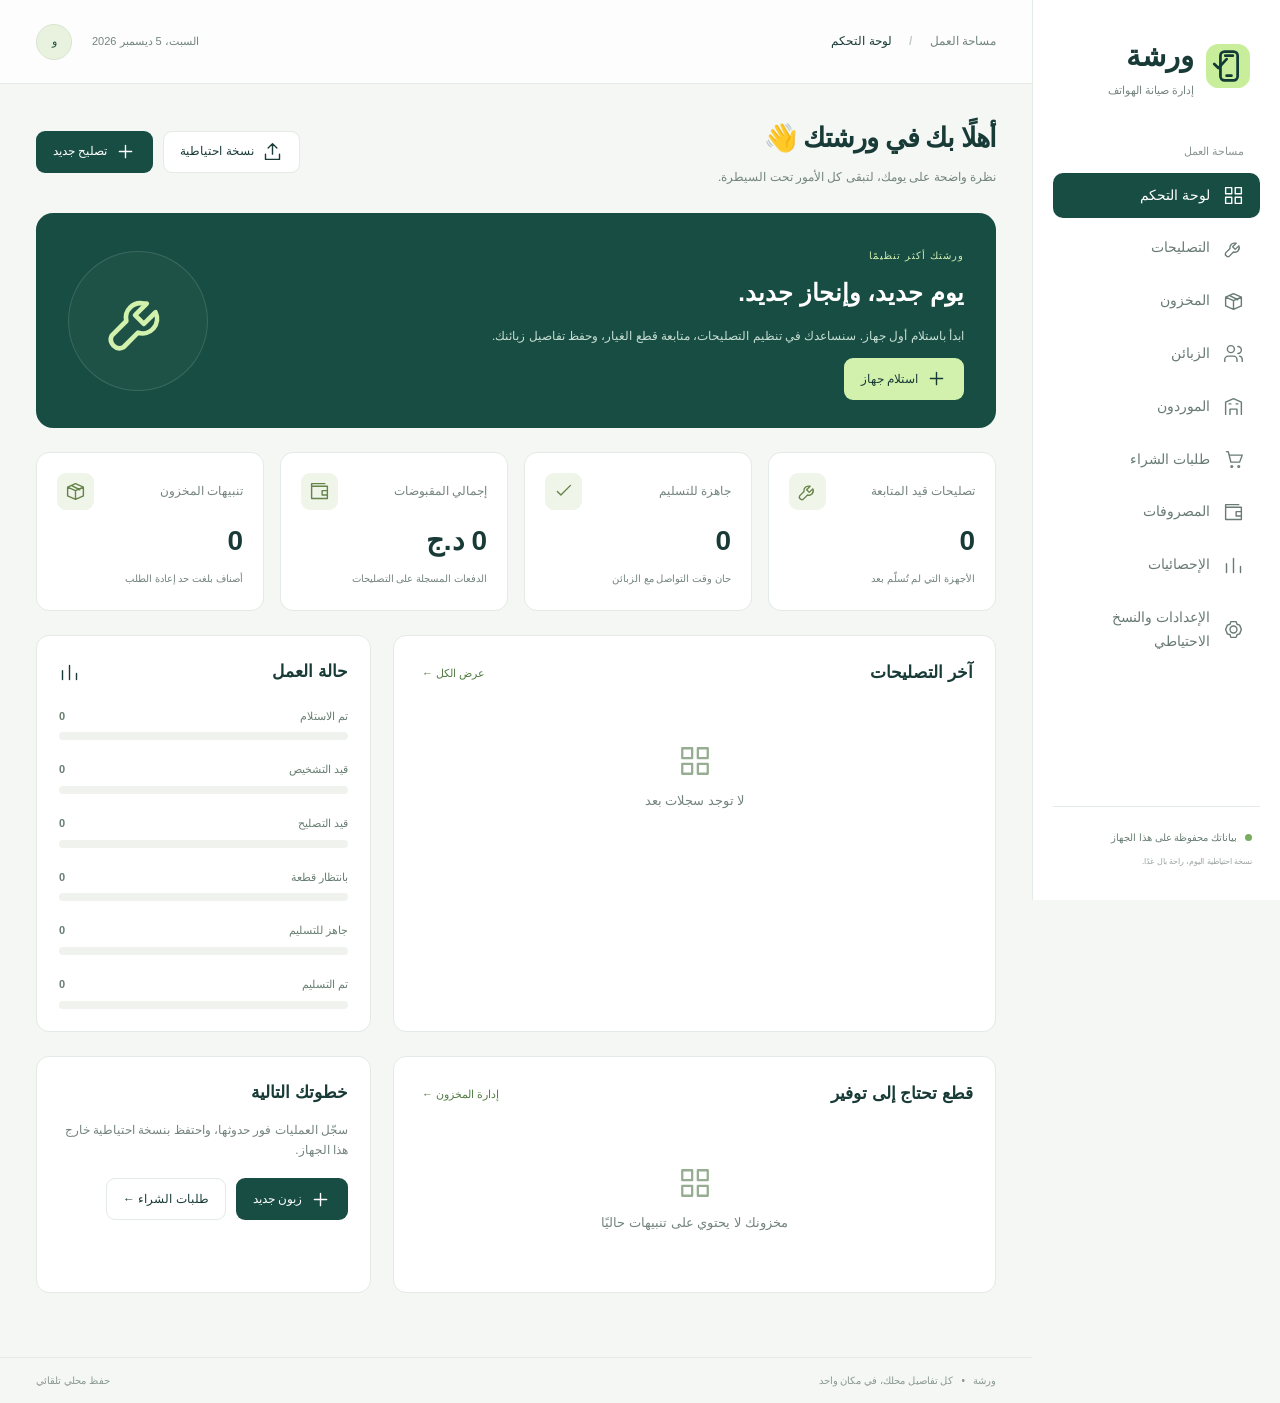
==== index.html @ 6bfba008 "Build Arabic phone repair shop management with inventory and JSON backups" ====
<!doctype html><html lang="ar" dir="rtl"><head><meta charset="utf-8"><meta name="viewport" content="width=device-width,initial-scale=1"><meta name="theme-color" content="#133b36"><meta name="description" content="ورشة لإدارة تصليح الهواتف والمخزون والزبائن والموردين محليًا مع نسخ احتياطية JSON"><title>ورشة | إدارة صيانة الهواتف</title><link rel="icon" href="assets/icon.svg" type="image/svg+xml"><link rel="stylesheet" href="assets/style.css"><script defer src="assets/app.js"></script></head><body><aside id="sidebar"><a class="brand" href="#dashboard"><img src="assets/icon.svg" width="44" height="44" alt=""><span>ورشة<small>إدارة صيانة الهواتف</small></span></a><p class="nav-label">مساحة العمل</p><nav id="nav" aria-label="التنقل الرئيسي"></nav><div class="side-bottom"><span class="online"></span> بياناتك محفوظة على هذا الجهاز<small>نسخة احتياطية اليوم، راحة بال غدًا.</small></div></aside><div id="shade"></div><div class="workspace"><header><div class="header-title"><button id="menu" class="icon-button" aria-label="فتح القائمة" aria-expanded="false">☰</button><span>مساحة العمل <b>/</b> <strong id="crumb">لوحة التحكم</strong></span></div><div class="header-tools"><span id="today"></span><button class="avatar" data-view="settings" aria-label="إعدادات المحل">و</button></div></header><main id="main" tabindex="-1"></main><footer>ورشة <span>•</span> كل تفاصيل محلك، في مكان واحد <span id="save-state">حفظ محلي تلقائي</span></footer></div><dialog id="dialog"><form id="form"><div class="dialog-head"><h2 id="dialog-title"></h2><button type="button" id="close-dialog" class="icon-button" aria-label="إغلاق">×</button></div><div id="fields" class="form-grid"></div><p id="form-error" role="alert"></p><div class="dialog-actions"><button type="submit" class="primary">حفظ البيانات</button><button type="button" id="cancel-dialog" class="secondary">إلغاء</button></div></form></dialog><div id="toast" role="status"></div><input type="file" id="import-file" accept="application/json,.json" hidden></body></html>
---- assets/style.css ----
:root{--ink:#193b37;--muted:#74847f;--green:#174d42;--lime:#d2f1ac;--line:#e4eae6;--bg:#f4f7f4;--white:#fff}*{box-sizing:border-box}body{margin:0;background:var(--bg);color:var(--ink);font:15px/1.7 Tahoma,Arial,sans-serif}button,input,select,textarea{font:inherit}button,a,input,select,textarea{-webkit-tap-highlight-color:transparent}button,a{touch-action:manipulation}button{cursor:pointer}button:focus-visible,a:focus-visible{outline:3px solid #88b957;outline-offset:3px}a{color:inherit;text-decoration:none}aside{position:fixed;right:0;top:0;width:248px;height:100dvh;background:#fff;border-left:1px solid var(--line);padding:32px 20px;z-index:20;display:flex;flex-direction:column}.brand{display:flex;gap:12px;align-items:center;font-size:29px;font-weight:bold;padding:0 10px}.brand small{display:block;font-size:11px;color:var(--muted);font-weight:normal}.nav-label{font-size:11px;color:#8a9791;margin:42px 16px 12px}nav{display:grid;gap:7px}nav a{display:flex;align-items:center;gap:13px;padding:11px 16px;border-radius:10px;color:#697b74;font-size:14px}nav a.active{background:var(--green);color:#fff}nav a:hover:not(.active){background:#f0f5ee}.ico{width:21px;height:21px;display:inline-block;flex-shrink:0;vertical-align:middle}.side-bottom{margin-top:auto;padding:22px 8px 0;border-top:1px solid var(--line);font-size:10px;color:#687d72}.side-bottom small{display:block;margin-top:8px;color:#9aa59e}.online{display:inline-block;background:#78ad60;width:7px;height:7px;border-radius:50%;margin-left:5px}.workspace{margin-right:248px}header{min-height:84px;background:#ffffffbd;border-bottom:1px solid var(--line);display:flex;align-items:center;justify-content:space-between;padding:18px 36px;gap:16px}.header-title{font-size:12px;color:var(--muted);display:flex;align-items:center;gap:10px}.header-title b{margin:0 14px;color:#c2cbc6}.header-title strong{color:var(--ink);font-weight:normal}.header-tools{display:flex;align-items:center;gap:20px;font-size:11px;color:var(--muted)}.avatar{border:1px solid #d7e5ce;background:#e9f2df;border-radius:50%;width:36px;height:36px;color:var(--green)}main{max-width:1550px;margin:auto;padding:32px 36px 40px;min-height:calc(100vh - 140px)}h1{font-size:27px;margin:0 0 5px;letter-spacing:-1px}h2{font-size:17px;margin:0}h3{font-size:15px}.sub{color:var(--muted);font-size:12px;margin:0}.page-head{display:flex;justify-content:space-between;align-items:center;gap:16px;margin-bottom:26px}.actions{display:flex;gap:10px;flex-wrap:wrap}.primary,.secondary,.danger,.wa{display:inline-flex;gap:8px;align-items:center;justify-content:center;min-height:42px;border-radius:9px;padding:9px 16px;border:1px solid transparent;font-size:12px}.primary{background:var(--green);color:#fff}.secondary{background:white;border-color:var(--line);color:var(--ink)}.danger{background:#fff2f0;color:#a63e3e}.wa{background:#eaf6ed;color:#247a45}.primary:hover{background:#226353}.hero{border-radius:17px;background:var(--green);color:#fff;padding:28px 32px;display:flex;justify-content:space-between;align-items:center;gap:18px;position:relative;overflow:hidden;margin-bottom:24px}.hero h2{font-size:24px;margin:6px 0}.hero p{font-size:12px;color:#c8ded3;max-width:490px}.eyebrow{font-size:10px;letter-spacing:1px;color:#d0ecaf}.hero .primary{background:var(--lime);color:var(--ink)}.hero-art{width:140px;height:140px;display:grid;place-items:center;border:1px solid #ffffff20;border-radius:50%;background:#ffffff08;flex-shrink:0}.hero-art .ico{width:70px;height:70px;color:var(--lime)}.stats{display:grid;grid-template-columns:repeat(4,minmax(0,1fr));gap:16px;margin-bottom:24px}.stat{background:white;border:1px solid var(--line);border-radius:13px;padding:20px}.stat-top{display:flex;justify-content:space-between;gap:10px;align-items:center;color:var(--muted);font-size:12px}.stat-icon{background:#f0f5e9;border-radius:9px;padding:8px;color:#668349}.stat b{display:block;font-size:28px;line-height:1.5;margin:10px 0 2px}.stat small{font-size:10px;color:var(--muted)}.grid{display:grid;grid-template-columns:1.8fr 1fr;gap:22px;margin-bottom:24px}.panel{background:#fff;border:1px solid var(--line);border-radius:13px;padding:22px;min-width:0}.panel-head{display:flex;justify-content:space-between;gap:12px;align-items:center;margin-bottom:20px}.link{border:0;background:none;color:#547c45;font-size:11px;padding:6px}.table-wrap{overflow:auto}table{width:100%;border-collapse:collapse;text-align:right;font-size:12px;white-space:nowrap}th{background:#f6f8f5;color:#88978d;font-weight:normal;padding:12px}td{padding:15px 12px;border-bottom:1px solid #eff2ee}td small{display:block;color:var(--muted);font-size:10px}.badge{display:inline-block;border-radius:6px;padding:4px 9px;background:#f0f2ed;color:#6c7e70;font-size:10px}.badge.ready{background:#e8f4df;color:#578138}.badge.work{background:#eaf0fc;color:#5674aa}.badge.wait{background:#fff3de;color:#ae8434}.empty{text-align:center;padding:36px 14px;color:var(--muted);font-size:13px}.empty .ico{width:34px;height:34px;display:block;margin:0 auto 12px;color:#96ad91}.bars{display:grid;gap:20px}.bar-title{display:flex;justify-content:space-between;font-size:11px;color:#697f73;margin-bottom:7px}.track{background:#f0f3ed;border-radius:5px;height:8px;overflow:hidden}.fill{background:#9fc479;height:100%;border-radius:5px}.mini-row{display:flex;justify-content:space-between;align-items:center;gap:12px;padding:13px 0;border-bottom:1px solid var(--line);font-size:12px}.hint{padding:14px 18px;background:#eef3e8;border:1px solid #e1e9d7;border-radius:10px;font-size:12px;color:#66794f;margin:18px 0}.toolbar{display:flex;gap:12px;margin-bottom:20px}.toolbar input{flex:1}.toolbar select{max-width:220px}input,select,textarea{width:100%;min-width:0;border:1px solid #dfe7e0;background:#fff;border-radius:8px;padding:10px 12px;color:var(--ink);font-size:13px}textarea{resize:vertical;min-height:88px}input:focus,select:focus,textarea:focus{outline:2px solid #b6d393;border-color:#88a96b}.icon-button{border:0;background:transparent;padding:7px;color:var(--ink);font-size:22px;line-height:1}.row-actions{display:flex;gap:6px}.row-actions button,.row-actions a{padding:5px 9px;min-height:34px;font-size:11px}footer{padding:14px 36px;border-top:1px solid var(--line);font-size:10px;color:#8b9a90;display:flex;gap:8px}#save-state{margin-right:auto}#menu{display:none}dialog{border:0;border-radius:16px;box-shadow:0 25px 100px #122d3350;width:min(680px,94vw);max-height:90dvh;padding:26px;color:var(--ink)}dialog::backdrop{background:#102c2870;backdrop-filter:blur(3px)}.dialog-head{display:flex;justify-content:space-between;align-items:center;margin-bottom:24px}.form-grid{display:grid;grid-template-columns:1fr 1fr;gap:16px}.field label{display:block;font-size:12px;margin-bottom:6px}.field.full{grid-column:1/-1}.dialog-actions{display:flex;gap:10px;margin-top:24px}#form-error{font-size:12px;color:#ad3e3e}#toast{position:fixed;bottom:25px;left:25px;background:#193b37;color:white;z-index:60;padding:12px 22px;border-radius:10px;box-shadow:0 8px 35px #18382f26;max-width:90vw;display:none;font-size:13px}.cards{display:grid;grid-template-columns:repeat(3,1fr);gap:16px}.contact h3{margin:0}.contact p{color:var(--muted);font-size:12px}.contact .actions{margin-top:16px}.settings-grid{display:grid;grid-template-columns:1fr 1fr;gap:22px}.settings-grid .panel p{font-size:12px;color:var(--muted)}.setting-form{display:grid;gap:14px}.receipt{display:none}#shade{display:none}@media(min-width:1600px){main{padding-top:42px}}@media(max-width:1150px){aside{width:214px}.workspace{margin-right:214px}main{padding:24px}.stats{gap:10px}.stat{padding:14px}.cards{grid-template-columns:1fr 1fr}.grid{grid-template-columns:1.5fr 1fr}header{padding:18px 24px}}@media(max-width:800px){aside{transform:translateX(100%);transition:transform .2s;width:250px}body.menu-open aside{transform:translateX(0)}body.menu-open #shade{display:block;position:fixed;inset:0;background:#102d2860;z-index:19}.workspace{margin-right:0}#menu{display:block}header{padding:14px 18px;min-height:66px}.header-tools #today{display:none}main{padding:22px 16px}.grid,.settings-grid{grid-template-columns:1fr}.hero{padding:24px}.hero-art{width:90px;height:90px}.hero-art .ico{width:48px;height:48px}.hero h2{font-size:20px}.stats{grid-template-columns:1fr 1fr}.stat b{font-size:24px}.page-head{align-items:flex-start}h1{font-size:23px}.page-head>.actions .secondary{display:none}footer{padding:16px;flex-wrap:wrap}.panel{padding:17px}}@media(max-width:450px){.hero-art{display:none}.cards{grid-template-columns:1fr}.form-grid{grid-template-columns:1fr}.field.full{grid-column:auto}.toolbar{flex-direction:column}.toolbar select{max-width:none}.page-head .primary{padding:9px 12px;white-space:nowrap}.stat-top{font-size:11px}.stat-icon{padding:5px}.header-title b{margin:0 6px}dialog{padding:20px}.hero p{font-size:11px}}@media print{body>*{display:none!important}body>.receipt{display:block!important;background:white;color:black;padding:30px}.receipt table{white-space:normal}.receipt h1{font-size:26px}}
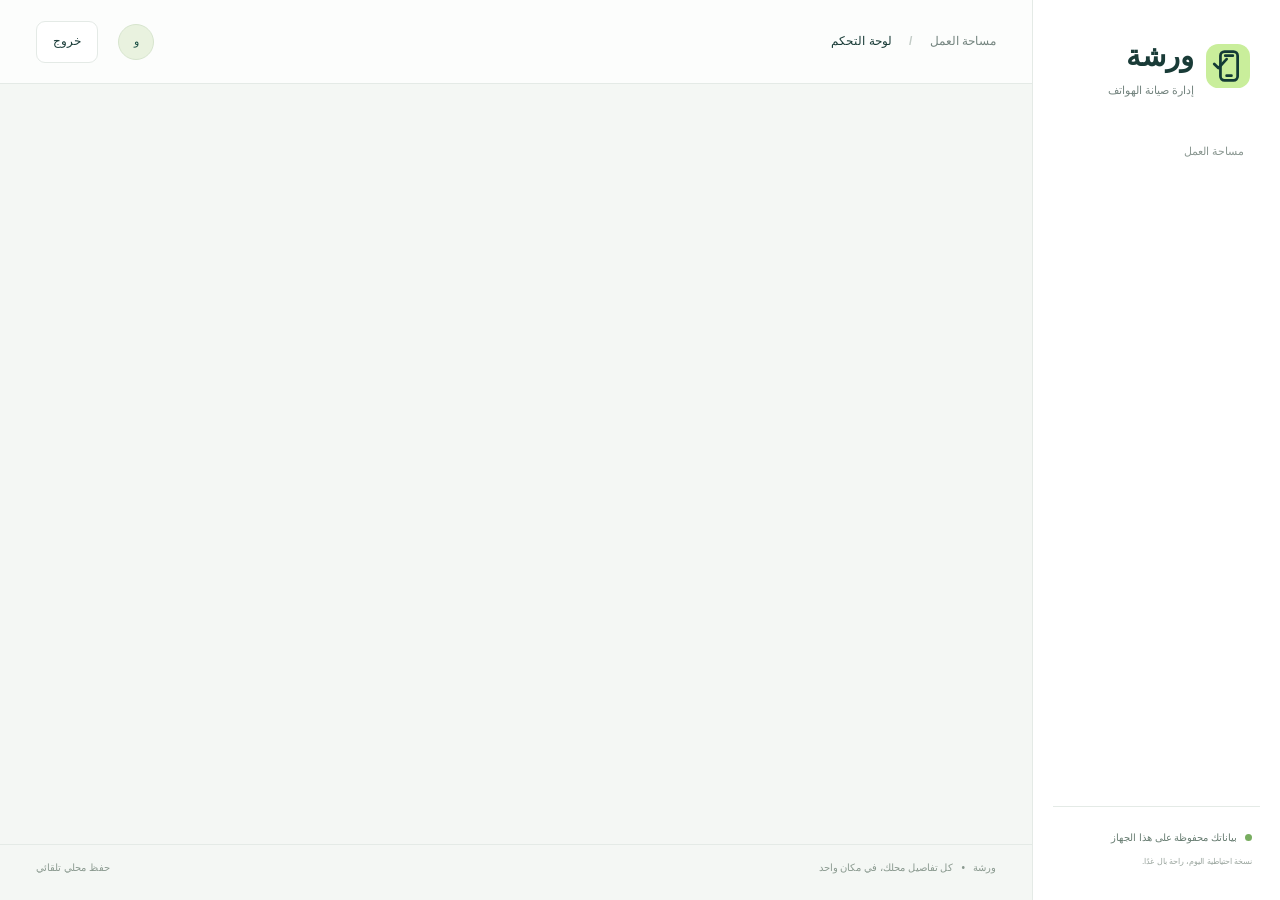
==== commit c5de1bd1: "Add cloud config and workshop session controls" ====
--- a/index.html
+++ b/index.html
@@ -1 +1 @@
-<!doctype html><html lang="ar" dir="rtl"><head><meta charset="utf-8"><meta name="viewport" content="width=device-width,initial-scale=1"><meta name="theme-color" content="#133b36"><meta name="description" content="ورشة لإدارة تصليح الهواتف والمخزون والزبائن والموردين محليًا مع نسخ احتياطية JSON"><title>ورشة | إدارة صيانة الهواتف</title><link rel="icon" href="assets/icon.svg" type="image/svg+xml"><link rel="stylesheet" href="assets/style.css"><script defer src="assets/app.js"></script></head><body><aside id="sidebar"><a class="brand" href="#dashboard"><img src="assets/icon.svg" width="44" height="44" alt=""><span>ورشة<small>إدارة صيانة الهواتف</small></span></a><p class="nav-label">مساحة العمل</p><nav id="nav" aria-label="التنقل الرئيسي"></nav><div class="side-bottom"><span class="online"></span> بياناتك محفوظة على هذا الجهاز<small>نسخة احتياطية اليوم، راحة بال غدًا.</small></div></aside><div id="shade"></div><div class="workspace"><header><div class="header-title"><button id="menu" class="icon-button" aria-label="فتح القائمة" aria-expanded="false">☰</button><span>مساحة العمل <b>/</b> <strong id="crumb">لوحة التحكم</strong></span></div><div class="header-tools"><span id="today"></span><button class="avatar" data-view="settings" aria-label="إعدادات المحل">و</button></div></header><main id="main" tabindex="-1"></main><footer>ورشة <span>•</span> كل تفاصيل محلك، في مكان واحد <span id="save-state">حفظ محلي تلقائي</span></footer></div><dialog id="dialog"><form id="form"><div class="dialog-head"><h2 id="dialog-title"></h2><button type="button" id="close-dialog" class="icon-button" aria-label="إغلاق">×</button></div><div id="fields" class="form-grid"></div><p id="form-error" role="alert"></p><div class="dialog-actions"><button type="submit" class="primary">حفظ البيانات</button><button type="button" id="cancel-dialog" class="secondary">إلغاء</button></div></form></dialog><div id="toast" role="status"></div><input type="file" id="import-file" accept="application/json,.json" hidden></body></html>
+<!doctype html><html lang="ar" dir="rtl"><head><meta charset="utf-8"><meta name="viewport" content="width=device-width,initial-scale=1"><meta name="theme-color" content="#133b36"><meta name="description" content="ورشة لإدارة تصليح الهواتف والمخزون والزبائن والموردين محليًا مع نسخ احتياطية JSON"><title>ورشة | إدارة صيانة الهواتف</title><link rel="icon" href="assets/icon.svg" type="image/svg+xml"><link rel="stylesheet" href="assets/style.css"><script defer src="assets/cloud-config.js"></script><script defer src="assets/app.js"></script></head><body><aside id="sidebar"><a class="brand" href="#dashboard"><img src="assets/icon.svg" width="44" height="44" alt=""><span>ورشة<small>إدارة صيانة الهواتف</small></span></a><p class="nav-label">مساحة العمل</p><nav id="nav" aria-label="التنقل الرئيسي"></nav><div class="side-bottom"><span class="online"></span> بياناتك محفوظة على هذا الجهاز<small>نسخة احتياطية اليوم، راحة بال غدًا.</small></div></aside><div id="shade"></div><div class="workspace"><header><div class="header-title"><button id="menu" class="icon-button" aria-label="فتح القائمة" aria-expanded="false">☰</button><span>مساحة العمل <b>/</b> <strong id="crumb">لوحة التحكم</strong></span></div><div class="header-tools"><span id="today"></span><span id="workshop-label" class="workshop-label"></span><button class="avatar" data-view="settings" aria-label="إعدادات المحل">و</button><button id="logout" class="secondary logout-button" type="button">خروج</button></div></header><main id="main" tabindex="-1"></main><footer>ورشة <span>•</span> كل تفاصيل محلك، في مكان واحد <span id="save-state">حفظ محلي تلقائي</span></footer></div><dialog id="dialog"><form id="form"><div class="dialog-head"><h2 id="dialog-title"></h2><button type="button" id="close-dialog" class="icon-button" aria-label="إغلاق">×</button></div><div id="fields" class="form-grid"></div><p id="form-error" role="alert"></p><div class="dialog-actions"><button type="submit" class="primary">حفظ البيانات</button><button type="button" id="cancel-dialog" class="secondary">إلغاء</button></div></form></dialog><div id="toast" role="status"></div><input type="file" id="import-file" accept="application/json,.json" hidden></body></html>
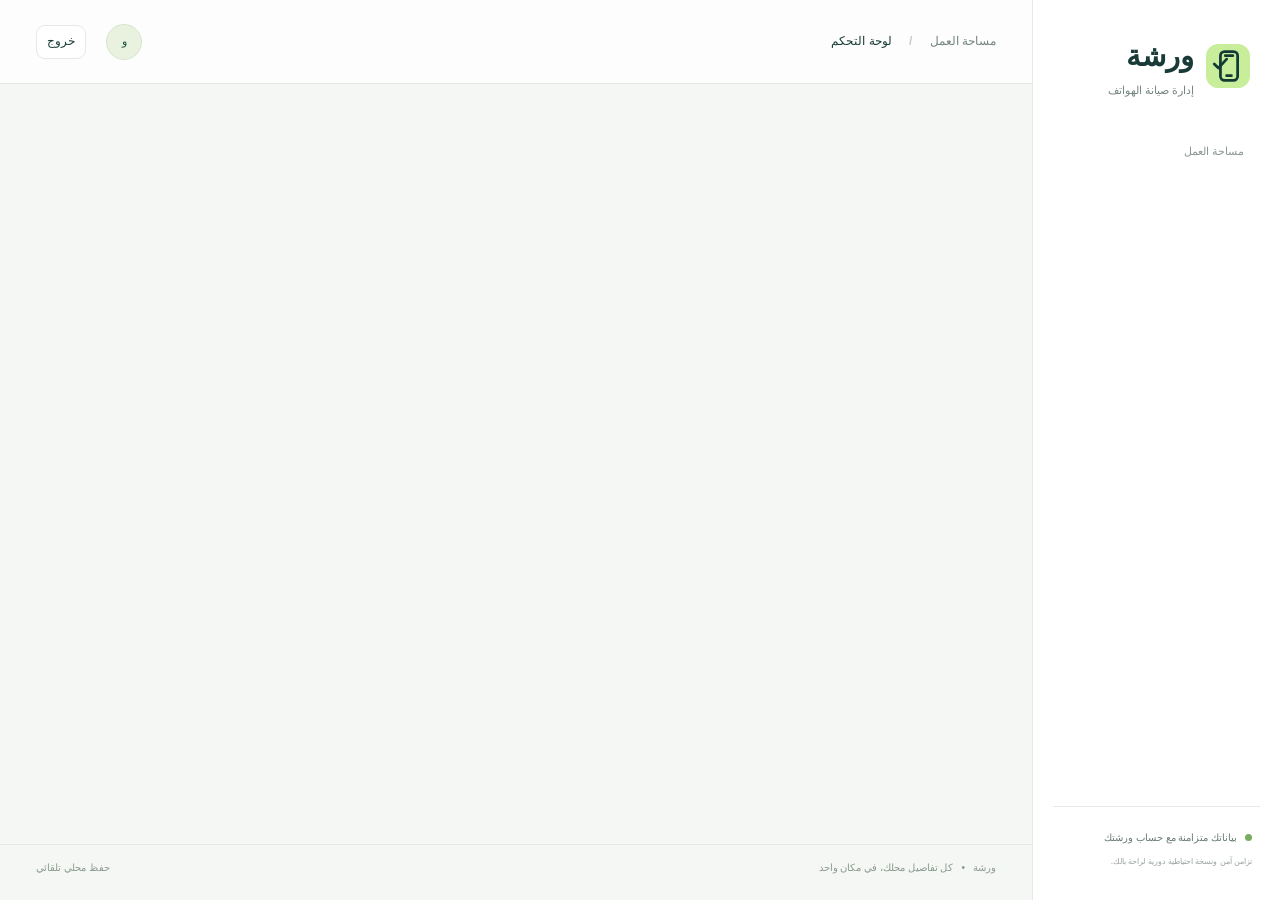
==== commit c6c31680: "Update sidebar to describe cloud workspace sync" ====
--- a/index.html
+++ b/index.html
@@ -1 +1 @@
-<!doctype html><html lang="ar" dir="rtl"><head><meta charset="utf-8"><meta name="viewport" content="width=device-width,initial-scale=1"><meta name="theme-color" content="#133b36"><meta name="description" content="ورشة لإدارة تصليح الهواتف والمخزون والزبائن والموردين محليًا مع نسخ احتياطية JSON"><title>ورشة | إدارة صيانة الهواتف</title><link rel="icon" href="assets/icon.svg" type="image/svg+xml"><link rel="stylesheet" href="assets/style.css"><script defer src="assets/cloud-config.js"></script><script defer src="assets/app.js"></script></head><body><aside id="sidebar"><a class="brand" href="#dashboard"><img src="assets/icon.svg" width="44" height="44" alt=""><span>ورشة<small>إدارة صيانة الهواتف</small></span></a><p class="nav-label">مساحة العمل</p><nav id="nav" aria-label="التنقل الرئيسي"></nav><div class="side-bottom"><span class="online"></span> بياناتك محفوظة على هذا الجهاز<small>نسخة احتياطية اليوم، راحة بال غدًا.</small></div></aside><div id="shade"></div><div class="workspace"><header><div class="header-title"><button id="menu" class="icon-button" aria-label="فتح القائمة" aria-expanded="false">☰</button><span>مساحة العمل <b>/</b> <strong id="crumb">لوحة التحكم</strong></span></div><div class="header-tools"><span id="today"></span><span id="workshop-label" class="workshop-label"></span><button class="avatar" data-view="settings" aria-label="إعدادات المحل">و</button><button id="logout" class="secondary logout-button" type="button">خروج</button></div></header><main id="main" tabindex="-1"></main><footer>ورشة <span>•</span> كل تفاصيل محلك، في مكان واحد <span id="save-state">حفظ محلي تلقائي</span></footer></div><dialog id="dialog"><form id="form"><div class="dialog-head"><h2 id="dialog-title"></h2><button type="button" id="close-dialog" class="icon-button" aria-label="إغلاق">×</button></div><div id="fields" class="form-grid"></div><p id="form-error" role="alert"></p><div class="dialog-actions"><button type="submit" class="primary">حفظ البيانات</button><button type="button" id="cancel-dialog" class="secondary">إلغاء</button></div></form></dialog><div id="toast" role="status"></div><input type="file" id="import-file" accept="application/json,.json" hidden></body></html>
+<!doctype html><html lang="ar" dir="rtl"><head><meta charset="utf-8"><meta name="viewport" content="width=device-width,initial-scale=1"><meta name="theme-color" content="#133b36"><meta name="description" content="ورشة لإدارة تصليح الهواتف والمخزون والزبائن والموردين محليًا مع نسخ احتياطية JSON"><title>ورشة | إدارة صيانة الهواتف</title><link rel="icon" href="assets/icon.svg" type="image/svg+xml"><link rel="stylesheet" href="assets/style.css"><script defer src="assets/cloud-config.js"></script><script defer src="assets/app.js"></script></head><body><aside id="sidebar"><a class="brand" href="#dashboard"><img src="assets/icon.svg" width="44" height="44" alt=""><span>ورشة<small>إدارة صيانة الهواتف</small></span></a><p class="nav-label">مساحة العمل</p><nav id="nav" aria-label="التنقل الرئيسي"></nav><div class="side-bottom"><span class="online"></span> بياناتك متزامنة مع حساب ورشتك<small>تزامن آمن ونسخة احتياطية دورية لراحة بالك.</small></div></aside><div id="shade"></div><div class="workspace"><header><div class="header-title"><button id="menu" class="icon-button" aria-label="فتح القائمة" aria-expanded="false">☰</button><span>مساحة العمل <b>/</b> <strong id="crumb">لوحة التحكم</strong></span></div><div class="header-tools"><span id="today"></span><span id="workshop-label" class="workshop-label"></span><button class="avatar" data-view="settings" aria-label="إعدادات المحل">و</button><button id="logout" class="secondary logout-button" type="button">خروج</button></div></header><main id="main" tabindex="-1"></main><footer>ورشة <span>•</span> كل تفاصيل محلك، في مكان واحد <span id="save-state">حفظ محلي تلقائي</span></footer></div><dialog id="dialog"><form id="form"><div class="dialog-head"><h2 id="dialog-title"></h2><button type="button" id="close-dialog" class="icon-button" aria-label="إغلاق">×</button></div><div id="fields" class="form-grid"></div><p id="form-error" role="alert"></p><div class="dialog-actions"><button type="submit" class="primary">حفظ البيانات</button><button type="button" id="cancel-dialog" class="secondary">إلغاء</button></div></form></dialog><div id="toast" role="status"></div><input type="file" id="import-file" accept="application/json,.json" hidden></body></html>
--- a/assets/style.css
+++ b/assets/style.css
@@ -1 +1,3 @@
 :root{--ink:#193b37;--muted:#74847f;--green:#174d42;--lime:#d2f1ac;--line:#e4eae6;--bg:#f4f7f4;--white:#fff}*{box-sizing:border-box}body{margin:0;background:var(--bg);color:var(--ink);font:15px/1.7 Tahoma,Arial,sans-serif}button,input,select,textarea{font:inherit}button,a,input,select,textarea{-webkit-tap-highlight-color:transparent}button,a{touch-action:manipulation}button{cursor:pointer}button:focus-visible,a:focus-visible{outline:3px solid #88b957;outline-offset:3px}a{color:inherit;text-decoration:none}aside{position:fixed;right:0;top:0;width:248px;height:100dvh;background:#fff;border-left:1px solid var(--line);padding:32px 20px;z-index:20;display:flex;flex-direction:column}.brand{display:flex;gap:12px;align-items:center;font-size:29px;font-weight:bold;padding:0 10px}.brand small{display:block;font-size:11px;color:var(--muted);font-weight:normal}.nav-label{font-size:11px;color:#8a9791;margin:42px 16px 12px}nav{display:grid;gap:7px}nav a{display:flex;align-items:center;gap:13px;padding:11px 16px;border-radius:10px;color:#697b74;font-size:14px}nav a.active{background:var(--green);color:#fff}nav a:hover:not(.active){background:#f0f5ee}.ico{width:21px;height:21px;display:inline-block;flex-shrink:0;vertical-align:middle}.side-bottom{margin-top:auto;padding:22px 8px 0;border-top:1px solid var(--line);font-size:10px;color:#687d72}.side-bottom small{display:block;margin-top:8px;color:#9aa59e}.online{display:inline-block;background:#78ad60;width:7px;height:7px;border-radius:50%;margin-left:5px}.workspace{margin-right:248px}header{min-height:84px;background:#ffffffbd;border-bottom:1px solid var(--line);display:flex;align-items:center;justify-content:space-between;padding:18px 36px;gap:16px}.header-title{font-size:12px;color:var(--muted);display:flex;align-items:center;gap:10px}.header-title b{margin:0 14px;color:#c2cbc6}.header-title strong{color:var(--ink);font-weight:normal}.header-tools{display:flex;align-items:center;gap:20px;font-size:11px;color:var(--muted)}.avatar{border:1px solid #d7e5ce;background:#e9f2df;border-radius:50%;width:36px;height:36px;color:var(--green)}main{max-width:1550px;margin:auto;padding:32px 36px 40px;min-height:calc(100vh - 140px)}h1{font-size:27px;margin:0 0 5px;letter-spacing:-1px}h2{font-size:17px;margin:0}h3{font-size:15px}.sub{color:var(--muted);font-size:12px;margin:0}.page-head{display:flex;justify-content:space-between;align-items:center;gap:16px;margin-bottom:26px}.actions{display:flex;gap:10px;flex-wrap:wrap}.primary,.secondary,.danger,.wa{display:inline-flex;gap:8px;align-items:center;justify-content:center;min-height:42px;border-radius:9px;padding:9px 16px;border:1px solid transparent;font-size:12px}.primary{background:var(--green);color:#fff}.secondary{background:white;border-color:var(--line);color:var(--ink)}.danger{background:#fff2f0;color:#a63e3e}.wa{background:#eaf6ed;color:#247a45}.primary:hover{background:#226353}.hero{border-radius:17px;background:var(--green);color:#fff;padding:28px 32px;display:flex;justify-content:space-between;align-items:center;gap:18px;position:relative;overflow:hidden;margin-bottom:24px}.hero h2{font-size:24px;margin:6px 0}.hero p{font-size:12px;color:#c8ded3;max-width:490px}.eyebrow{font-size:10px;letter-spacing:1px;color:#d0ecaf}.hero .primary{background:var(--lime);color:var(--ink)}.hero-art{width:140px;height:140px;display:grid;place-items:center;border:1px solid #ffffff20;border-radius:50%;background:#ffffff08;flex-shrink:0}.hero-art .ico{width:70px;height:70px;color:var(--lime)}.stats{display:grid;grid-template-columns:repeat(4,minmax(0,1fr));gap:16px;margin-bottom:24px}.stat{background:white;border:1px solid var(--line);border-radius:13px;padding:20px}.stat-top{display:flex;justify-content:space-between;gap:10px;align-items:center;color:var(--muted);font-size:12px}.stat-icon{background:#f0f5e9;border-radius:9px;padding:8px;color:#668349}.stat b{display:block;font-size:28px;line-height:1.5;margin:10px 0 2px}.stat small{font-size:10px;color:var(--muted)}.grid{display:grid;grid-template-columns:1.8fr 1fr;gap:22px;margin-bottom:24px}.panel{background:#fff;border:1px solid var(--line);border-radius:13px;padding:22px;min-width:0}.panel-head{display:flex;justify-content:space-between;gap:12px;align-items:center;margin-bottom:20px}.link{border:0;background:none;color:#547c45;font-size:11px;padding:6px}.table-wrap{overflow:auto}table{width:100%;border-collapse:collapse;text-align:right;font-size:12px;white-space:nowrap}th{background:#f6f8f5;color:#88978d;font-weight:normal;padding:12px}td{padding:15px 12px;border-bottom:1px solid #eff2ee}td small{display:block;color:var(--muted);font-size:10px}.badge{display:inline-block;border-radius:6px;padding:4px 9px;background:#f0f2ed;color:#6c7e70;font-size:10px}.badge.ready{background:#e8f4df;color:#578138}.badge.work{background:#eaf0fc;color:#5674aa}.badge.wait{background:#fff3de;color:#ae8434}.empty{text-align:center;padding:36px 14px;color:var(--muted);font-size:13px}.empty .ico{width:34px;height:34px;display:block;margin:0 auto 12px;color:#96ad91}.bars{display:grid;gap:20px}.bar-title{display:flex;justify-content:space-between;font-size:11px;color:#697f73;margin-bottom:7px}.track{background:#f0f3ed;border-radius:5px;height:8px;overflow:hidden}.fill{background:#9fc479;height:100%;border-radius:5px}.mini-row{display:flex;justify-content:space-between;align-items:center;gap:12px;padding:13px 0;border-bottom:1px solid var(--line);font-size:12px}.hint{padding:14px 18px;background:#eef3e8;border:1px solid #e1e9d7;border-radius:10px;font-size:12px;color:#66794f;margin:18px 0}.toolbar{display:flex;gap:12px;margin-bottom:20px}.toolbar input{flex:1}.toolbar select{max-width:220px}input,select,textarea{width:100%;min-width:0;border:1px solid #dfe7e0;background:#fff;border-radius:8px;padding:10px 12px;color:var(--ink);font-size:13px}textarea{resize:vertical;min-height:88px}input:focus,select:focus,textarea:focus{outline:2px solid #b6d393;border-color:#88a96b}.icon-button{border:0;background:transparent;padding:7px;color:var(--ink);font-size:22px;line-height:1}.row-actions{display:flex;gap:6px}.row-actions button,.row-actions a{padding:5px 9px;min-height:34px;font-size:11px}footer{padding:14px 36px;border-top:1px solid var(--line);font-size:10px;color:#8b9a90;display:flex;gap:8px}#save-state{margin-right:auto}#menu{display:none}dialog{border:0;border-radius:16px;box-shadow:0 25px 100px #122d3350;width:min(680px,94vw);max-height:90dvh;padding:26px;color:var(--ink)}dialog::backdrop{background:#102c2870;backdrop-filter:blur(3px)}.dialog-head{display:flex;justify-content:space-between;align-items:center;margin-bottom:24px}.form-grid{display:grid;grid-template-columns:1fr 1fr;gap:16px}.field label{display:block;font-size:12px;margin-bottom:6px}.field.full{grid-column:1/-1}.dialog-actions{display:flex;gap:10px;margin-top:24px}#form-error{font-size:12px;color:#ad3e3e}#toast{position:fixed;bottom:25px;left:25px;background:#193b37;color:white;z-index:60;padding:12px 22px;border-radius:10px;box-shadow:0 8px 35px #18382f26;max-width:90vw;display:none;font-size:13px}.cards{display:grid;grid-template-columns:repeat(3,1fr);gap:16px}.contact h3{margin:0}.contact p{color:var(--muted);font-size:12px}.contact .actions{margin-top:16px}.settings-grid{display:grid;grid-template-columns:1fr 1fr;gap:22px}.settings-grid .panel p{font-size:12px;color:var(--muted)}.setting-form{display:grid;gap:14px}.receipt{display:none}#shade{display:none}@media(min-width:1600px){main{padding-top:42px}}@media(max-width:1150px){aside{width:214px}.workspace{margin-right:214px}main{padding:24px}.stats{gap:10px}.stat{padding:14px}.cards{grid-template-columns:1fr 1fr}.grid{grid-template-columns:1.5fr 1fr}header{padding:18px 24px}}@media(max-width:800px){aside{transform:translateX(100%);transition:transform .2s;width:250px}body.menu-open aside{transform:translateX(0)}body.menu-open #shade{display:block;position:fixed;inset:0;background:#102d2860;z-index:19}.workspace{margin-right:0}#menu{display:block}header{padding:14px 18px;min-height:66px}.header-tools #today{display:none}main{padding:22px 16px}.grid,.settings-grid{grid-template-columns:1fr}.hero{padding:24px}.hero-art{width:90px;height:90px}.hero-art .ico{width:48px;height:48px}.hero h2{font-size:20px}.stats{grid-template-columns:1fr 1fr}.stat b{font-size:24px}.page-head{align-items:flex-start}h1{font-size:23px}.page-head>.actions .secondary{display:none}footer{padding:16px;flex-wrap:wrap}.panel{padding:17px}}@media(max-width:450px){.hero-art{display:none}.cards{grid-template-columns:1fr}.form-grid{grid-template-columns:1fr}.field.full{grid-column:auto}.toolbar{flex-direction:column}.toolbar select{max-width:none}.page-head .primary{padding:9px 12px;white-space:nowrap}.stat-top{font-size:11px}.stat-icon{padding:5px}.header-title b{margin:0 6px}dialog{padding:20px}.hero p{font-size:11px}}@media print{body>*{display:none!important}body>.receipt{display:block!important;background:white;color:black;padding:30px}.receipt table{white-space:normal}.receipt h1{font-size:26px}}
+
+.workshop-label{font-weight:bold;color:var(--green);font-size:12px}.logout-button{min-height:34px;padding:5px 10px}@media(max-width:600px){.workshop-label{display:none}.logout-button{min-height:32px;padding:4px 8px}}
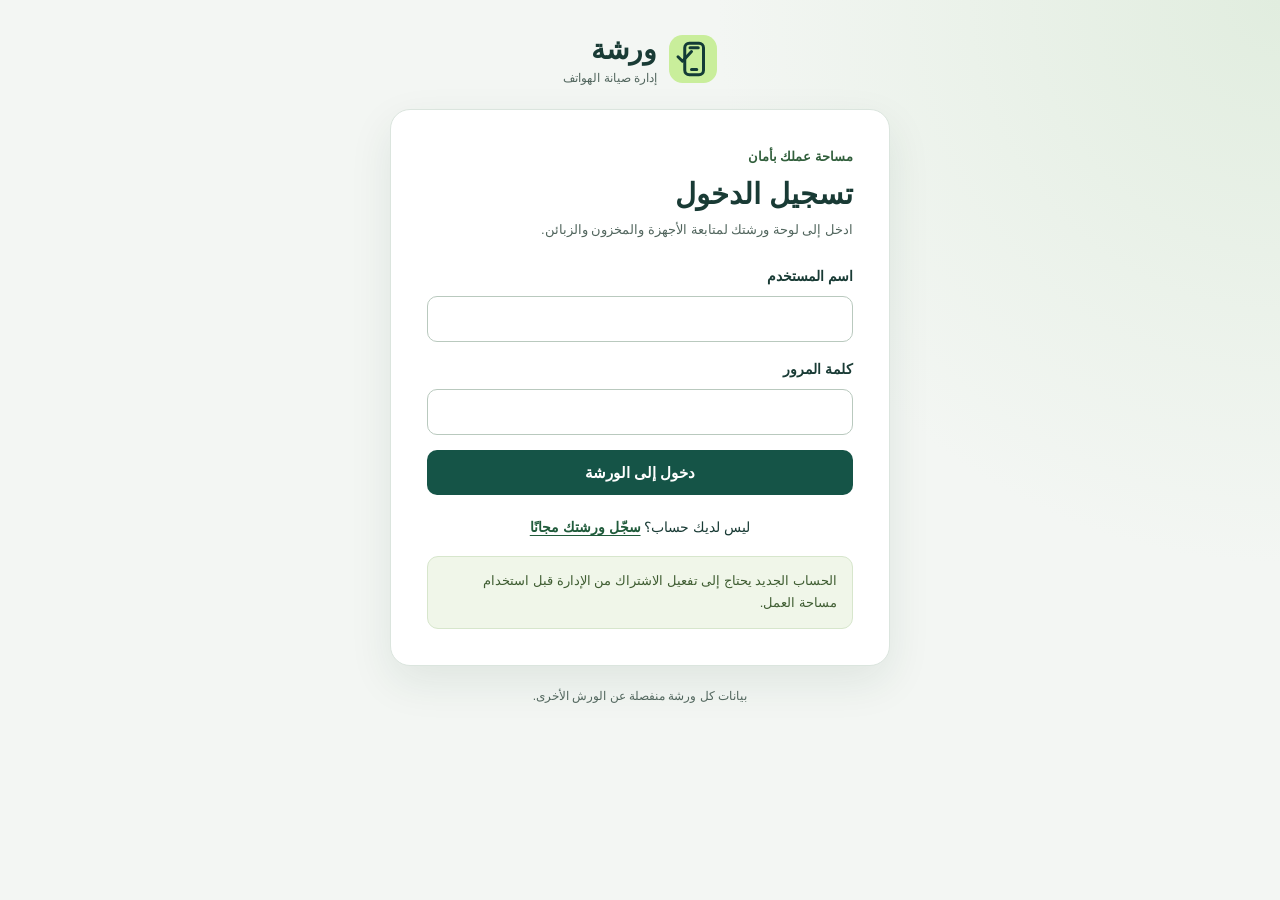
==== commit f0eef3e6: "Improve main dashboard accessibility and load Font Awesome and Arabic font" ====
--- a/index.html
+++ b/index.html
@@ -1 +1 @@
-<!doctype html><html lang="ar" dir="rtl"><head><meta charset="utf-8"><meta name="viewport" content="width=device-width,initial-scale=1"><meta name="theme-color" content="#133b36"><meta name="description" content="ورشة لإدارة تصليح الهواتف والمخزون والزبائن والموردين محليًا مع نسخ احتياطية JSON"><title>ورشة | إدارة صيانة الهواتف</title><link rel="icon" href="assets/icon.svg" type="image/svg+xml"><link rel="stylesheet" href="assets/style.css"><script defer src="assets/cloud-config.js"></script><script defer src="assets/app.js"></script></head><body><aside id="sidebar"><a class="brand" href="#dashboard"><img src="assets/icon.svg" width="44" height="44" alt=""><span>ورشة<small>إدارة صيانة الهواتف</small></span></a><p class="nav-label">مساحة العمل</p><nav id="nav" aria-label="التنقل الرئيسي"></nav><div class="side-bottom"><span class="online"></span> بياناتك متزامنة مع حساب ورشتك<small>تزامن آمن ونسخة احتياطية دورية لراحة بالك.</small></div></aside><div id="shade"></div><div class="workspace"><header><div class="header-title"><button id="menu" class="icon-button" aria-label="فتح القائمة" aria-expanded="false">☰</button><span>مساحة العمل <b>/</b> <strong id="crumb">لوحة التحكم</strong></span></div><div class="header-tools"><span id="today"></span><span id="workshop-label" class="workshop-label"></span><button class="avatar" data-view="settings" aria-label="إعدادات المحل">و</button><button id="logout" class="secondary logout-button" type="button">خروج</button></div></header><main id="main" tabindex="-1"></main><footer>ورشة <span>•</span> كل تفاصيل محلك، في مكان واحد <span id="save-state">حفظ محلي تلقائي</span></footer></div><dialog id="dialog"><form id="form"><div class="dialog-head"><h2 id="dialog-title"></h2><button type="button" id="close-dialog" class="icon-button" aria-label="إغلاق">×</button></div><div id="fields" class="form-grid"></div><p id="form-error" role="alert"></p><div class="dialog-actions"><button type="submit" class="primary">حفظ البيانات</button><button type="button" id="cancel-dialog" class="secondary">إلغاء</button></div></form></dialog><div id="toast" role="status"></div><input type="file" id="import-file" accept="application/json,.json" hidden></body></html>
+<!doctype html><html lang="ar" dir="rtl"><head><meta charset="utf-8"><meta name="viewport" content="width=device-width,initial-scale=1"><meta name="theme-color" content="#133b36"><meta name="description" content="ورشة لإدارة تصليح الهواتف والمخزون والزبائن والموردين محليًا مع نسخ احتياطية JSON"><title>ورشة | إدارة صيانة الهواتف</title><link rel="icon" href="assets/icon.svg" type="image/svg+xml"><link rel="stylesheet" href="assets/style.css"><script defer src="assets/cloud-config.js"></script><script defer src="assets/app.js"></script><link rel="preconnect" href="https://fonts.googleapis.com"><link rel="preconnect" href="https://fonts.gstatic.com" crossorigin><link href="https://fonts.googleapis.com/css2?family=Tajawal:wght@400;500;600;700;800&display=swap" rel="stylesheet"><link rel="stylesheet" href="https://cdnjs.cloudflare.com/ajax/libs/font-awesome/6.7.2/css/all.min.css"></head><body><a class="skip-link" href="#main">تجاوز إلى المحتوى</a><aside id="sidebar"><a class="brand" href="#dashboard"><img src="assets/icon.svg" width="44" height="44" alt=""><span>ورشة<small>إدارة صيانة الهواتف</small></span></a><p class="nav-label">مساحة العمل</p><nav id="nav" aria-label="التنقل الرئيسي"></nav><div class="side-bottom"><span class="online"></span> بياناتك متزامنة مع حساب ورشتك<small>تزامن آمن ونسخة احتياطية دورية لراحة بالك.</small></div></aside><div id="shade"></div><div class="workspace"><header><div class="header-title"><button id="menu" class="icon-button" type="button" aria-label="فتح القائمة" aria-controls="sidebar" aria-expanded="false"><i class="fa-solid fa-bars" aria-hidden="true"></i></button><span>مساحة العمل <b>/</b> <strong id="crumb">لوحة التحكم</strong></span></div><div class="header-tools"><span id="today"></span><span id="workshop-label" class="workshop-label"></span><button class="avatar" type="button" data-view="settings" aria-label="إعدادات المحل">و</button><button id="logout" class="secondary logout-button" type="button"><i class="fa-solid fa-arrow-right-from-bracket" aria-hidden="true"></i> خروج</button></div></header><main id="main" tabindex="-1"></main><footer>ورشة <span>•</span> كل تفاصيل محلك، في مكان واحد <span id="save-state" role="status" aria-live="polite">حفظ محلي تلقائي</span></footer></div><dialog id="dialog" aria-labelledby="dialog-title"><form id="form"><div class="dialog-head"><h2 id="dialog-title"></h2><button type="button" id="close-dialog" class="icon-button" aria-label="إغلاق">×</button></div><div id="fields" class="form-grid"></div><p id="form-error" role="alert"></p><div class="dialog-actions"><button type="submit" class="primary">حفظ البيانات</button><button type="button" id="cancel-dialog" class="secondary">إلغاء</button></div></form></dialog><div id="toast" role="status" aria-live="polite" aria-atomic="true"></div><input type="file" id="import-file" accept="application/json,.json" hidden></body></html>
--- a/assets/style.css
+++ b/assets/style.css
@@ -1,3 +1,624 @@
-:root{--ink:#193b37;--muted:#74847f;--green:#174d42;--lime:#d2f1ac;--line:#e4eae6;--bg:#f4f7f4;--white:#fff}*{box-sizing:border-box}body{margin:0;background:var(--bg);color:var(--ink);font:15px/1.7 Tahoma,Arial,sans-serif}button,input,select,textarea{font:inherit}button,a,input,select,textarea{-webkit-tap-highlight-color:transparent}button,a{touch-action:manipulation}button{cursor:pointer}button:focus-visible,a:focus-visible{outline:3px solid #88b957;outline-offset:3px}a{color:inherit;text-decoration:none}aside{position:fixed;right:0;top:0;width:248px;height:100dvh;background:#fff;border-left:1px solid var(--line);padding:32px 20px;z-index:20;display:flex;flex-direction:column}.brand{display:flex;gap:12px;align-items:center;font-size:29px;font-weight:bold;padding:0 10px}.brand small{display:block;font-size:11px;color:var(--muted);font-weight:normal}.nav-label{font-size:11px;color:#8a9791;margin:42px 16px 12px}nav{display:grid;gap:7px}nav a{display:flex;align-items:center;gap:13px;padding:11px 16px;border-radius:10px;color:#697b74;font-size:14px}nav a.active{background:var(--green);color:#fff}nav a:hover:not(.active){background:#f0f5ee}.ico{width:21px;height:21px;display:inline-block;flex-shrink:0;vertical-align:middle}.side-bottom{margin-top:auto;padding:22px 8px 0;border-top:1px solid var(--line);font-size:10px;color:#687d72}.side-bottom small{display:block;margin-top:8px;color:#9aa59e}.online{display:inline-block;background:#78ad60;width:7px;height:7px;border-radius:50%;margin-left:5px}.workspace{margin-right:248px}header{min-height:84px;background:#ffffffbd;border-bottom:1px solid var(--line);display:flex;align-items:center;justify-content:space-between;padding:18px 36px;gap:16px}.header-title{font-size:12px;color:var(--muted);display:flex;align-items:center;gap:10px}.header-title b{margin:0 14px;color:#c2cbc6}.header-title strong{color:var(--ink);font-weight:normal}.header-tools{display:flex;align-items:center;gap:20px;font-size:11px;color:var(--muted)}.avatar{border:1px solid #d7e5ce;background:#e9f2df;border-radius:50%;width:36px;height:36px;color:var(--green)}main{max-width:1550px;margin:auto;padding:32px 36px 40px;min-height:calc(100vh - 140px)}h1{font-size:27px;margin:0 0 5px;letter-spacing:-1px}h2{font-size:17px;margin:0}h3{font-size:15px}.sub{color:var(--muted);font-size:12px;margin:0}.page-head{display:flex;justify-content:space-between;align-items:center;gap:16px;margin-bottom:26px}.actions{display:flex;gap:10px;flex-wrap:wrap}.primary,.secondary,.danger,.wa{display:inline-flex;gap:8px;align-items:center;justify-content:center;min-height:42px;border-radius:9px;padding:9px 16px;border:1px solid transparent;font-size:12px}.primary{background:var(--green);color:#fff}.secondary{background:white;border-color:var(--line);color:var(--ink)}.danger{background:#fff2f0;color:#a63e3e}.wa{background:#eaf6ed;color:#247a45}.primary:hover{background:#226353}.hero{border-radius:17px;background:var(--green);color:#fff;padding:28px 32px;display:flex;justify-content:space-between;align-items:center;gap:18px;position:relative;overflow:hidden;margin-bottom:24px}.hero h2{font-size:24px;margin:6px 0}.hero p{font-size:12px;color:#c8ded3;max-width:490px}.eyebrow{font-size:10px;letter-spacing:1px;color:#d0ecaf}.hero .primary{background:var(--lime);color:var(--ink)}.hero-art{width:140px;height:140px;display:grid;place-items:center;border:1px solid #ffffff20;border-radius:50%;background:#ffffff08;flex-shrink:0}.hero-art .ico{width:70px;height:70px;color:var(--lime)}.stats{display:grid;grid-template-columns:repeat(4,minmax(0,1fr));gap:16px;margin-bottom:24px}.stat{background:white;border:1px solid var(--line);border-radius:13px;padding:20px}.stat-top{display:flex;justify-content:space-between;gap:10px;align-items:center;color:var(--muted);font-size:12px}.stat-icon{background:#f0f5e9;border-radius:9px;padding:8px;color:#668349}.stat b{display:block;font-size:28px;line-height:1.5;margin:10px 0 2px}.stat small{font-size:10px;color:var(--muted)}.grid{display:grid;grid-template-columns:1.8fr 1fr;gap:22px;margin-bottom:24px}.panel{background:#fff;border:1px solid var(--line);border-radius:13px;padding:22px;min-width:0}.panel-head{display:flex;justify-content:space-between;gap:12px;align-items:center;margin-bottom:20px}.link{border:0;background:none;color:#547c45;font-size:11px;padding:6px}.table-wrap{overflow:auto}table{width:100%;border-collapse:collapse;text-align:right;font-size:12px;white-space:nowrap}th{background:#f6f8f5;color:#88978d;font-weight:normal;padding:12px}td{padding:15px 12px;border-bottom:1px solid #eff2ee}td small{display:block;color:var(--muted);font-size:10px}.badge{display:inline-block;border-radius:6px;padding:4px 9px;background:#f0f2ed;color:#6c7e70;font-size:10px}.badge.ready{background:#e8f4df;color:#578138}.badge.work{background:#eaf0fc;color:#5674aa}.badge.wait{background:#fff3de;color:#ae8434}.empty{text-align:center;padding:36px 14px;color:var(--muted);font-size:13px}.empty .ico{width:34px;height:34px;display:block;margin:0 auto 12px;color:#96ad91}.bars{display:grid;gap:20px}.bar-title{display:flex;justify-content:space-between;font-size:11px;color:#697f73;margin-bottom:7px}.track{background:#f0f3ed;border-radius:5px;height:8px;overflow:hidden}.fill{background:#9fc479;height:100%;border-radius:5px}.mini-row{display:flex;justify-content:space-between;align-items:center;gap:12px;padding:13px 0;border-bottom:1px solid var(--line);font-size:12px}.hint{padding:14px 18px;background:#eef3e8;border:1px solid #e1e9d7;border-radius:10px;font-size:12px;color:#66794f;margin:18px 0}.toolbar{display:flex;gap:12px;margin-bottom:20px}.toolbar input{flex:1}.toolbar select{max-width:220px}input,select,textarea{width:100%;min-width:0;border:1px solid #dfe7e0;background:#fff;border-radius:8px;padding:10px 12px;color:var(--ink);font-size:13px}textarea{resize:vertical;min-height:88px}input:focus,select:focus,textarea:focus{outline:2px solid #b6d393;border-color:#88a96b}.icon-button{border:0;background:transparent;padding:7px;color:var(--ink);font-size:22px;line-height:1}.row-actions{display:flex;gap:6px}.row-actions button,.row-actions a{padding:5px 9px;min-height:34px;font-size:11px}footer{padding:14px 36px;border-top:1px solid var(--line);font-size:10px;color:#8b9a90;display:flex;gap:8px}#save-state{margin-right:auto}#menu{display:none}dialog{border:0;border-radius:16px;box-shadow:0 25px 100px #122d3350;width:min(680px,94vw);max-height:90dvh;padding:26px;color:var(--ink)}dialog::backdrop{background:#102c2870;backdrop-filter:blur(3px)}.dialog-head{display:flex;justify-content:space-between;align-items:center;margin-bottom:24px}.form-grid{display:grid;grid-template-columns:1fr 1fr;gap:16px}.field label{display:block;font-size:12px;margin-bottom:6px}.field.full{grid-column:1/-1}.dialog-actions{display:flex;gap:10px;margin-top:24px}#form-error{font-size:12px;color:#ad3e3e}#toast{position:fixed;bottom:25px;left:25px;background:#193b37;color:white;z-index:60;padding:12px 22px;border-radius:10px;box-shadow:0 8px 35px #18382f26;max-width:90vw;display:none;font-size:13px}.cards{display:grid;grid-template-columns:repeat(3,1fr);gap:16px}.contact h3{margin:0}.contact p{color:var(--muted);font-size:12px}.contact .actions{margin-top:16px}.settings-grid{display:grid;grid-template-columns:1fr 1fr;gap:22px}.settings-grid .panel p{font-size:12px;color:var(--muted)}.setting-form{display:grid;gap:14px}.receipt{display:none}#shade{display:none}@media(min-width:1600px){main{padding-top:42px}}@media(max-width:1150px){aside{width:214px}.workspace{margin-right:214px}main{padding:24px}.stats{gap:10px}.stat{padding:14px}.cards{grid-template-columns:1fr 1fr}.grid{grid-template-columns:1.5fr 1fr}header{padding:18px 24px}}@media(max-width:800px){aside{transform:translateX(100%);transition:transform .2s;width:250px}body.menu-open aside{transform:translateX(0)}body.menu-open #shade{display:block;position:fixed;inset:0;background:#102d2860;z-index:19}.workspace{margin-right:0}#menu{display:block}header{padding:14px 18px;min-height:66px}.header-tools #today{display:none}main{padding:22px 16px}.grid,.settings-grid{grid-template-columns:1fr}.hero{padding:24px}.hero-art{width:90px;height:90px}.hero-art .ico{width:48px;height:48px}.hero h2{font-size:20px}.stats{grid-template-columns:1fr 1fr}.stat b{font-size:24px}.page-head{align-items:flex-start}h1{font-size:23px}.page-head>.actions .secondary{display:none}footer{padding:16px;flex-wrap:wrap}.panel{padding:17px}}@media(max-width:450px){.hero-art{display:none}.cards{grid-template-columns:1fr}.form-grid{grid-template-columns:1fr}.field.full{grid-column:auto}.toolbar{flex-direction:column}.toolbar select{max-width:none}.page-head .primary{padding:9px 12px;white-space:nowrap}.stat-top{font-size:11px}.stat-icon{padding:5px}.header-title b{margin:0 6px}dialog{padding:20px}.hero p{font-size:11px}}@media print{body>*{display:none!important}body>.receipt{display:block!important;background:white;color:black;padding:30px}.receipt table{white-space:normal}.receipt h1{font-size:26px}}
-
-.workshop-label{font-weight:bold;color:var(--green);font-size:12px}.logout-button{min-height:34px;padding:5px 10px}@media(max-width:600px){.workshop-label{display:none}.logout-button{min-height:32px;padding:4px 8px}}
+:root {
+  color-scheme: light;
+  --ink: #193b35;
+  --muted: #52665e;
+  --green: #155447;
+  --green-hover: #103f35;
+  --lime: #d5efb0;
+  --line: #dbe5de;
+  --bg: #f3f6f3;
+  --white: #fff;
+  --soft: #f7faf7;
+  --danger: #8f2922;
+  --danger-bg: #fff0ee;
+  --success: #155b31;
+  --success-bg: #e7f5e9;
+  --focus: #075fc1;
+  --shadow-sm: 0 2px 8px rgb(20 54 42 / 5%);
+  --shadow-md: 0 12px 32px rgb(20 54 42 / 8%);
+}
+
+* { box-sizing: border-box; }
+html { scroll-behavior: smooth; }
+body {
+  margin: 0;
+  min-width: 320px;
+  overflow-x: hidden;
+  background: var(--bg);
+  color: var(--ink);
+  font: 400 15px/1.75 "Tajawal", "Noto Sans Arabic", Tahoma, Arial, sans-serif;
+  text-rendering: optimizeLegibility;
+  -webkit-font-smoothing: antialiased;
+}
+button, input, select, textarea { font: inherit; }
+button, a { touch-action: manipulation; -webkit-tap-highlight-color: transparent; }
+button { cursor: pointer; }
+button:disabled, input:disabled, select:disabled, textarea:disabled { cursor: not-allowed; opacity: .65; }
+a { color: inherit; text-decoration: none; }
+:focus-visible { outline: 3px solid var(--focus); outline-offset: 3px; }
+::selection { color: #102f28; background: #d9efbd; }
+
+.skip-link {
+  position: fixed;
+  z-index: 100;
+  top: 12px;
+  right: 12px;
+  padding: 10px 16px;
+  transform: translateY(-180%);
+  border-radius: 10px;
+  background: var(--green);
+  color: #fff;
+  font-weight: 700;
+  box-shadow: var(--shadow-md);
+}
+.skip-link:focus { transform: translateY(0); }
+
+#sidebar {
+  position: fixed;
+  z-index: 30;
+  top: 0;
+  right: 0;
+  display: flex;
+  width: 252px;
+  height: 100dvh;
+  flex-direction: column;
+  padding: 28px 18px 20px;
+  border-left: 1px solid var(--line);
+  background: var(--white);
+  box-shadow: -8px 0 28px rgb(20 54 42 / 3%);
+}
+.brand {
+  display: flex;
+  align-items: center;
+  gap: 12px;
+  padding: 0 8px;
+  color: var(--ink);
+  font-size: 27px;
+  font-weight: 800;
+  line-height: 1.25;
+}
+.brand img { flex: 0 0 auto; }
+.brand small {
+  display: block;
+  margin-top: 4px;
+  color: var(--muted);
+  font-size: 12px;
+  font-weight: 500;
+}
+.nav-label {
+  margin: 34px 14px 12px;
+  color: var(--muted);
+  font-size: 12px;
+  font-weight: 700;
+}
+nav { display: grid; gap: 6px; }
+nav a {
+  display: flex;
+  min-height: 46px;
+  align-items: center;
+  gap: 12px;
+  padding: 10px 14px;
+  border: 1px solid transparent;
+  border-radius: 11px;
+  color: #435b51;
+  font-size: 14px;
+  font-weight: 600;
+  transition: background-color .18s ease, color .18s ease, border-color .18s ease, transform .18s ease;
+}
+nav a .ico { color: #526f61; }
+nav a:hover:not(.active) {
+  border-color: #e1e9e2;
+  background: #f2f7f1;
+  color: var(--ink);
+}
+nav a.active {
+  background: var(--green);
+  color: #fff;
+  box-shadow: 0 5px 14px rgb(21 84 71 / 18%);
+}
+nav a.active .ico { color: #e3f3cd; }
+.ico {
+  display: inline-flex;
+  width: 20px;
+  height: 20px;
+  flex: 0 0 20px;
+  align-items: center;
+  justify-content: center;
+  font-size: 16px;
+  line-height: 1;
+  vertical-align: middle;
+}
+.side-bottom {
+  margin-top: auto;
+  padding: 18px 8px 0;
+  border-top: 1px solid var(--line);
+  color: #465f54;
+  font-size: 12px;
+  font-weight: 600;
+}
+.side-bottom small {
+  display: block;
+  margin-top: 8px;
+  color: var(--muted);
+  font-size: 11px;
+  font-weight: 400;
+}
+.online {
+  position: relative;
+  display: inline-block;
+  width: 8px;
+  height: 8px;
+  margin-left: 6px;
+  border-radius: 50%;
+  background: #2b8047;
+}
+.online::after {
+  position: absolute;
+  inset: -4px;
+  border: 1px solid rgb(43 128 71 / 35%);
+  border-radius: 50%;
+  content: "";
+  animation: online-pulse 2.2s ease-out infinite;
+}
+@keyframes online-pulse {
+  0% { transform: scale(.75); opacity: .8; }
+  100% { transform: scale(1.7); opacity: 0; }
+}
+
+.workspace { min-width: 0; margin-right: 252px; }
+header {
+  position: sticky;
+  z-index: 10;
+  top: 0;
+  display: flex;
+  min-height: 76px;
+  align-items: center;
+  justify-content: space-between;
+  gap: 16px;
+  padding: 14px 30px;
+  border-bottom: 1px solid rgb(219 229 222 / 90%);
+  background: rgb(255 255 255 / 94%);
+  backdrop-filter: blur(14px);
+}
+.header-title {
+  display: flex;
+  min-width: 0;
+  align-items: center;
+  gap: 10px;
+  color: var(--muted);
+  font-size: 13px;
+}
+.header-title b { margin: 0 10px; color: #71847a; }
+.header-title strong { color: var(--ink); font-weight: 700; }
+.header-tools {
+  display: flex;
+  min-width: 0;
+  align-items: center;
+  gap: 12px;
+  color: var(--muted);
+  font-size: 12px;
+}
+.workshop-label { color: var(--green); font-size: 13px; font-weight: 800; }
+.avatar {
+  display: inline-flex;
+  width: 42px;
+  height: 42px;
+  flex: 0 0 42px;
+  align-items: center;
+  justify-content: center;
+  border: 1px solid #c8ddc0;
+  border-radius: 50%;
+  background: #e8f3df;
+  color: var(--green);
+  font-weight: 800;
+}
+.logout-button { min-height: 40px; padding: 7px 12px; }
+
+main {
+  width: 100%;
+  max-width: 1600px;
+  min-height: calc(100vh - 140px);
+  margin: 0 auto;
+  padding: 30px 32px 42px;
+}
+h1, h2, h3, p { overflow-wrap: anywhere; }
+h1 {
+  margin: 0 0 5px;
+  font-size: clamp(23px, 2vw, 29px);
+  font-weight: 800;
+  letter-spacing: -.45px;
+  line-height: 1.35;
+}
+h2 { margin: 0; font-size: 18px; font-weight: 800; line-height: 1.5; }
+h3 { font-size: 16px; font-weight: 800; }
+.sub { margin: 0; color: var(--muted); font-size: 13px; }
+.page-head {
+  display: flex;
+  align-items: center;
+  justify-content: space-between;
+  gap: 18px;
+  margin-bottom: 24px;
+}
+.actions { display: flex; flex-wrap: wrap; align-items: center; gap: 10px; }
+.primary, .secondary, .danger, .wa {
+  display: inline-flex;
+  min-height: 44px;
+  align-items: center;
+  justify-content: center;
+  gap: 8px;
+  padding: 9px 16px;
+  border: 1px solid transparent;
+  border-radius: 10px;
+  font-size: 13px;
+  font-weight: 700;
+  line-height: 1.4;
+  text-align: center;
+  transition: background-color .18s ease, border-color .18s ease, color .18s ease, box-shadow .18s ease, transform .18s ease;
+}
+.primary {
+  background: var(--green);
+  color: #fff;
+  box-shadow: 0 2px 5px rgb(21 84 71 / 10%);
+}
+.primary:hover { background: var(--green-hover); box-shadow: 0 5px 14px rgb(21 84 71 / 18%); transform: translateY(-1px); }
+.secondary {
+  border-color: #cbd9cf;
+  background: #fff;
+  color: var(--ink);
+}
+.secondary:hover { border-color: #93b09b; background: #f5f9f5; transform: translateY(-1px); }
+.danger { border-color: #f0cbc6; background: var(--danger-bg); color: var(--danger); }
+.danger:hover { border-color: #d99c95; background: #ffe4e0; transform: translateY(-1px); }
+.wa { background: #e5f5e9; color: #155b31; }
+.wa:hover { background: #d5eedc; transform: translateY(-1px); }
+.wa .ico { font-size: 18px; }
+.primary:active, .secondary:active, .danger:active, .wa:active { transform: translateY(0); }
+.icon-button {
+  display: inline-flex;
+  min-width: 44px;
+  min-height: 44px;
+  align-items: center;
+  justify-content: center;
+  padding: 8px;
+  border: 1px solid transparent;
+  border-radius: 10px;
+  background: transparent;
+  color: var(--ink);
+  font-size: 20px;
+  line-height: 1;
+}
+.icon-button:hover { border-color: var(--line); background: #f1f6f1; }
+.link {
+  min-height: 40px;
+  padding: 7px 9px;
+  border: 0;
+  border-radius: 8px;
+  background: transparent;
+  color: #285d43;
+  font-size: 13px;
+  font-weight: 700;
+}
+.link:hover { background: #eff6ec; color: #17482f; text-decoration: underline; text-underline-offset: 3px; }
+
+.hero {
+  position: relative;
+  display: flex;
+  align-items: center;
+  justify-content: space-between;
+  gap: 22px;
+  overflow: hidden;
+  margin-bottom: 24px;
+  padding: 30px 32px;
+  border: 1px solid #174f43;
+  border-radius: 20px;
+  background: linear-gradient(125deg, #174f43 0%, #123d34 100%);
+  color: #fff;
+  box-shadow: var(--shadow-md);
+}
+.hero::before {
+  position: absolute;
+  top: -100px;
+  left: 16%;
+  width: 260px;
+  height: 260px;
+  border: 1px solid rgb(255 255 255 / 10%);
+  border-radius: 50%;
+  background: rgb(255 255 255 / 3%);
+  content: "";
+  pointer-events: none;
+}
+.hero > div:first-child { position: relative; z-index: 1; }
+.hero h2 { margin: 7px 0; font-size: clamp(21px, 2.2vw, 26px); }
+.hero p { max-width: 560px; margin: 8px 0 18px; color: #e0eee7; font-size: 14px; }
+.eyebrow { color: #d5efb0; font-size: 12px; font-weight: 800; }
+.hero .primary { background: var(--lime); color: #173d30; box-shadow: none; }
+.hero .primary:hover { background: #e5f7c9; }
+.hero-art {
+  position: relative;
+  z-index: 1;
+  display: grid;
+  width: 132px;
+  height: 132px;
+  flex: 0 0 132px;
+  place-items: center;
+  border: 1px solid rgb(255 255 255 / 22%);
+  border-radius: 50%;
+  background: rgb(255 255 255 / 7%);
+}
+.hero-art .ico { width: 70px; height: 70px; flex-basis: 70px; color: var(--lime); font-size: 58px; }
+
+.stats {
+  display: grid;
+  grid-template-columns: repeat(4, minmax(0, 1fr));
+  gap: 14px;
+  margin-bottom: 24px;
+}
+.stat {
+  min-width: 0;
+  padding: 18px;
+  border: 1px solid var(--line);
+  border-radius: 15px;
+  background: var(--white);
+  box-shadow: var(--shadow-sm);
+  transition: border-color .18s ease, box-shadow .18s ease, transform .18s ease;
+}
+.stat:hover { transform: translateY(-2px); border-color: #c4d7c8; box-shadow: var(--shadow-md); }
+.stat-top {
+  display: flex;
+  align-items: center;
+  justify-content: space-between;
+  gap: 10px;
+  color: var(--muted);
+  font-size: 13px;
+  font-weight: 600;
+}
+.stat-icon {
+  display: inline-flex;
+  min-width: 38px;
+  min-height: 38px;
+  align-items: center;
+  justify-content: center;
+  padding: 8px;
+  border-radius: 11px;
+  background: #edf5e8;
+  color: #315f3c;
+}
+.stat-icon .ico { font-size: 18px; }
+.stat b { display: block; margin: 10px 0 2px; font-size: clamp(23px, 2.3vw, 29px); font-weight: 800; line-height: 1.5; overflow-wrap: anywhere; }
+.stat small { display: block; color: var(--muted); font-size: 12px; line-height: 1.6; }
+
+.grid { display: grid; grid-template-columns: minmax(0, 1.65fr) minmax(280px, 1fr); gap: 20px; margin-bottom: 22px; }
+.panel {
+  min-width: 0;
+  padding: 22px;
+  border: 1px solid var(--line);
+  border-radius: 15px;
+  background: var(--white);
+  box-shadow: var(--shadow-sm);
+}
+.panel-head { display: flex; align-items: center; justify-content: space-between; gap: 12px; margin-bottom: 18px; }
+.table-wrap {
+  width: 100%;
+  max-width: 100%;
+  overflow-x: auto;
+  overscroll-behavior-inline: contain;
+  border-radius: 9px;
+  -webkit-overflow-scrolling: touch;
+  scrollbar-color: #a9bcb0 #f0f4f0;
+  scrollbar-width: thin;
+}
+.table-wrap:focus-visible { outline-offset: 2px; }
+table { width: 100%; border-collapse: collapse; text-align: right; font-size: 13px; white-space: nowrap; }
+th { background: #edf3ee; color: #344f42; font-weight: 800; }
+th, td { padding: 13px 12px; }
+td { border-bottom: 1px solid #e8eee9; }
+tbody tr { transition: background-color .15s ease; }
+tbody tr:hover { background: #f8fbf8; }
+td small { display: block; margin-top: 2px; color: var(--muted); font-size: 12px; line-height: 1.5; }
+.badge {
+  display: inline-flex;
+  min-height: 27px;
+  align-items: center;
+  justify-content: center;
+  padding: 4px 9px;
+  border: 1px solid transparent;
+  border-radius: 7px;
+  background: #edf1ed;
+  color: #40564b;
+  font-size: 12px;
+  font-weight: 700;
+  line-height: 1.3;
+}
+.badge.ready { border-color: #cce4c4; background: #e8f5e2; color: #315d25; }
+.badge.work { border-color: #cfdbf4; background: #eaf0ff; color: #304f87; }
+.badge.wait { border-color: #efd7a4; background: #fff2d8; color: #754b00; }
+.empty { padding: 34px 14px; color: var(--muted); font-size: 14px; text-align: center; }
+.empty .ico { display: flex; width: 38px; height: 38px; margin: 0 auto 12px; color: #4d7458; font-size: 28px; }
+.bars { display: grid; gap: 18px; }
+.bar-title { display: flex; justify-content: space-between; gap: 10px; margin-bottom: 7px; color: #455d50; font-size: 13px; }
+.track { height: 9px; overflow: hidden; border-radius: 99px; background: #e8eee7; }
+.fill { height: 100%; border-radius: inherit; background: #80a95f; transition: width .35s ease; }
+.mini-row { display: flex; align-items: center; justify-content: space-between; gap: 12px; padding: 13px 0; border-bottom: 1px solid var(--line); font-size: 13px; }
+.mini-row:last-child { border-bottom: 0; }
+.hint { margin: 18px 0; padding: 14px 16px; border: 1px solid #d7e6cc; border-radius: 11px; background: #f0f6e9; color: #3f5d32; font-size: 13px; }
+.toolbar { display: flex; gap: 12px; margin-bottom: 18px; }
+.toolbar input { flex: 1 1 auto; }
+.toolbar select { max-width: 240px; }
+input, select, textarea {
+  width: 100%;
+  min-width: 0;
+  min-height: 44px;
+  padding: 10px 12px;
+  border: 1px solid #b9c9be;
+  border-radius: 9px;
+  background: #fff;
+  color: var(--ink);
+  font-size: 14px;
+}
+input::placeholder, textarea::placeholder { color: #64776c; opacity: 1; }
+input:focus-visible, select:focus-visible, textarea:focus-visible {
+  border-color: var(--focus);
+  outline: 3px solid rgb(7 95 193 / 22%);
+  outline-offset: 1px;
+}
+textarea { min-height: 100px; resize: vertical; }
+.row-actions { display: flex; flex-wrap: wrap; align-items: center; gap: 6px; }
+.row-actions button, .row-actions a { min-height: 40px; padding: 7px 10px; font-size: 12px; }
+footer {
+  display: flex;
+  flex-wrap: wrap;
+  align-items: center;
+  gap: 8px;
+  padding: 16px 32px;
+  border-top: 1px solid var(--line);
+  background: #fff;
+  color: var(--muted);
+  font-size: 12px;
+}
+#save-state { margin-right: auto; color: #405b4c; font-weight: 600; }
+#menu { display: none; }
+#shade { display: none; }
+dialog {
+  width: min(720px, 94vw);
+  max-width: 94vw;
+  max-height: 90dvh;
+  overflow: auto;
+  padding: clamp(18px, 3vw, 28px);
+  border: 1px solid #d7e2d9;
+  border-radius: 18px;
+  background: #fff;
+  color: var(--ink);
+  box-shadow: 0 24px 90px rgb(12 38 29 / 28%);
+}
+dialog::backdrop { background: rgb(12 35 28 / 62%); backdrop-filter: blur(4px); }
+dialog form { margin: 0; }
+.dialog-head { display: flex; align-items: center; justify-content: space-between; gap: 12px; margin-bottom: 20px; }
+.form-grid { display: grid; grid-template-columns: repeat(2, minmax(0, 1fr)); gap: 15px; }
+.field { min-width: 0; }
+.field label { display: grid; gap: 7px; color: #304d40; font-size: 13px; font-weight: 700; }
+.field.full { grid-column: 1 / -1; }
+.dialog-actions { display: flex; flex-wrap: wrap; gap: 10px; margin-top: 22px; }
+#form-error { color: var(--danger); font-size: 13px; font-weight: 700; }
+#form-error:empty { display: none; }
+#toast {
+  position: fixed;
+  z-index: 100;
+  right: 18px;
+  bottom: max(18px, env(safe-area-inset-bottom));
+  max-width: min(460px, calc(100vw - 36px));
+  padding: 13px 18px;
+  border: 1px solid #41675a;
+  border-radius: 12px;
+  background: #173f35;
+  color: #fff;
+  box-shadow: 0 12px 35px rgb(10 38 28 / 25%);
+  font-size: 14px;
+}
+#toast[style*="display: block"] { animation: toast-in .2s ease-out; }
+@keyframes toast-in { from { opacity: 0; transform: translateY(7px); } to { opacity: 1; transform: translateY(0); } }
+.cards { display: grid; grid-template-columns: repeat(3, minmax(0, 1fr)); gap: 16px; }
+.contact h3 { margin: 0; }
+.contact p { color: var(--muted); font-size: 13px; }
+.contact .actions { margin-top: 16px; }
+.settings-grid { display: grid; grid-template-columns: repeat(2, minmax(0, 1fr)); gap: 20px; }
+.settings-grid .panel p { color: var(--muted); font-size: 13px; }
+.setting-form { display: grid; gap: 14px; }
+.setting-form label { display: grid; gap: 6px; font-size: 13px; font-weight: 700; }
+.receipt { display: none; }
+
+@media (min-width: 1600px) {
+  main { padding-top: 38px; }
+}
+@media (max-width: 1150px) {
+  #sidebar { width: 224px; padding-inline: 14px; }
+  .workspace { margin-right: 224px; }
+  main { padding: 24px; }
+  header { padding-inline: 22px; }
+  .stats { gap: 10px; }
+  .stat { padding: 15px; }
+  .grid { grid-template-columns: minmax(0, 1.35fr) minmax(250px, 1fr); gap: 15px; }
+  .cards { grid-template-columns: repeat(2, minmax(0, 1fr)); }
+}
+@media (max-width: 800px) {
+  #sidebar {
+    width: min(290px, 86vw);
+    padding: 24px 18px 18px;
+    transform: translateX(105%);
+    transition: transform .22s ease;
+    box-shadow: -16px 0 40px rgb(13 42 30 / 18%);
+  }
+  body.menu-open #sidebar { transform: translateX(0); }
+  body.menu-open #shade {
+    position: fixed;
+    z-index: 19;
+    inset: 0;
+    display: block;
+    background: rgb(13 35 28 / 58%);
+    backdrop-filter: blur(2px);
+  }
+  .workspace { margin-right: 0; }
+  #menu { display: inline-flex; }
+  header { min-height: 68px; padding: 10px 16px; }
+  .header-tools { gap: 8px; }
+  .header-tools #today { display: none; }
+  main { padding: 22px 18px 32px; }
+  .grid, .settings-grid { grid-template-columns: minmax(0, 1fr); }
+  .hero { padding: 24px; }
+  .hero-art { width: 94px; height: 94px; flex-basis: 94px; }
+  .hero-art .ico { width: 54px; height: 54px; flex-basis: 54px; font-size: 42px; }
+  .stats { grid-template-columns: repeat(2, minmax(0, 1fr)); }
+  .page-head { align-items: flex-start; }
+  .page-head .actions { justify-content: flex-start; }
+  footer { padding: 15px 18px; }
+  .panel { padding: 18px; }
+}
+@media (max-width: 520px) {
+  header { gap: 8px; }
+  .header-title { gap: 6px; font-size: 12px; }
+  .header-title b { margin: 0 4px; }
+  .header-tools { gap: 6px; }
+  .workshop-label { display: none; }
+  .avatar { width: 38px; height: 38px; flex-basis: 38px; }
+  .logout-button { min-height: 38px; padding: 6px 9px; }
+  main { padding: 20px 13px 28px; }
+  .page-head { flex-direction: column; gap: 12px; margin-bottom: 20px; }
+  .page-head .actions { width: 100%; }
+  .page-head .actions > * { flex: 1 1 auto; }
+  .hero { margin-bottom: 18px; padding: 21px; border-radius: 16px; }
+  .hero-art { display: none; }
+  .hero p { font-size: 13px; }
+  .stats { gap: 10px; margin-bottom: 18px; }
+  .stat { padding: 13px; border-radius: 12px; }
+  .stat-top { align-items: flex-start; font-size: 12px; }
+  .stat-icon { min-width: 34px; min-height: 34px; padding: 6px; }
+  .stat b { margin-top: 8px; font-size: 23px; }
+  .stat small { font-size: 12px; }
+  .grid { gap: 14px; margin-bottom: 16px; }
+  .panel { padding: 15px; border-radius: 13px; }
+  .panel-head { align-items: flex-start; }
+  .toolbar { flex-direction: column; gap: 9px; }
+  .toolbar select { max-width: none; }
+  .cards, .form-grid { grid-template-columns: minmax(0, 1fr); }
+  .field.full { grid-column: auto; }
+  .dialog-actions > * { flex: 1 1 auto; }
+  dialog { width: calc(100vw - 20px); max-width: calc(100vw - 20px); max-height: 92dvh; padding: 17px; }
+  .row-actions { gap: 5px; }
+  .row-actions button, .row-actions a { min-height: 42px; }
+  footer { gap: 6px; padding: 14px 13px; font-size: 12px; }
+  #save-state { width: 100%; margin-right: 0; }
+  #toast { right: 12px; max-width: calc(100vw - 24px); }
+}
+@media (prefers-reduced-motion: reduce) {
+  *, *::before, *::after {
+    scroll-behavior: auto !important;
+    animation-duration: .01ms !important;
+    animation-iteration-count: 1 !important;
+    transition-duration: .01ms !important;
+  }
+}
+@media print {
+  body > * { display: none !important; }
+  body > .receipt { display: block !important; padding: 30px; background: #fff; color: #000; }
+  .receipt table { white-space: normal; }
+  .receipt h1 { font-size: 26px; }
+}
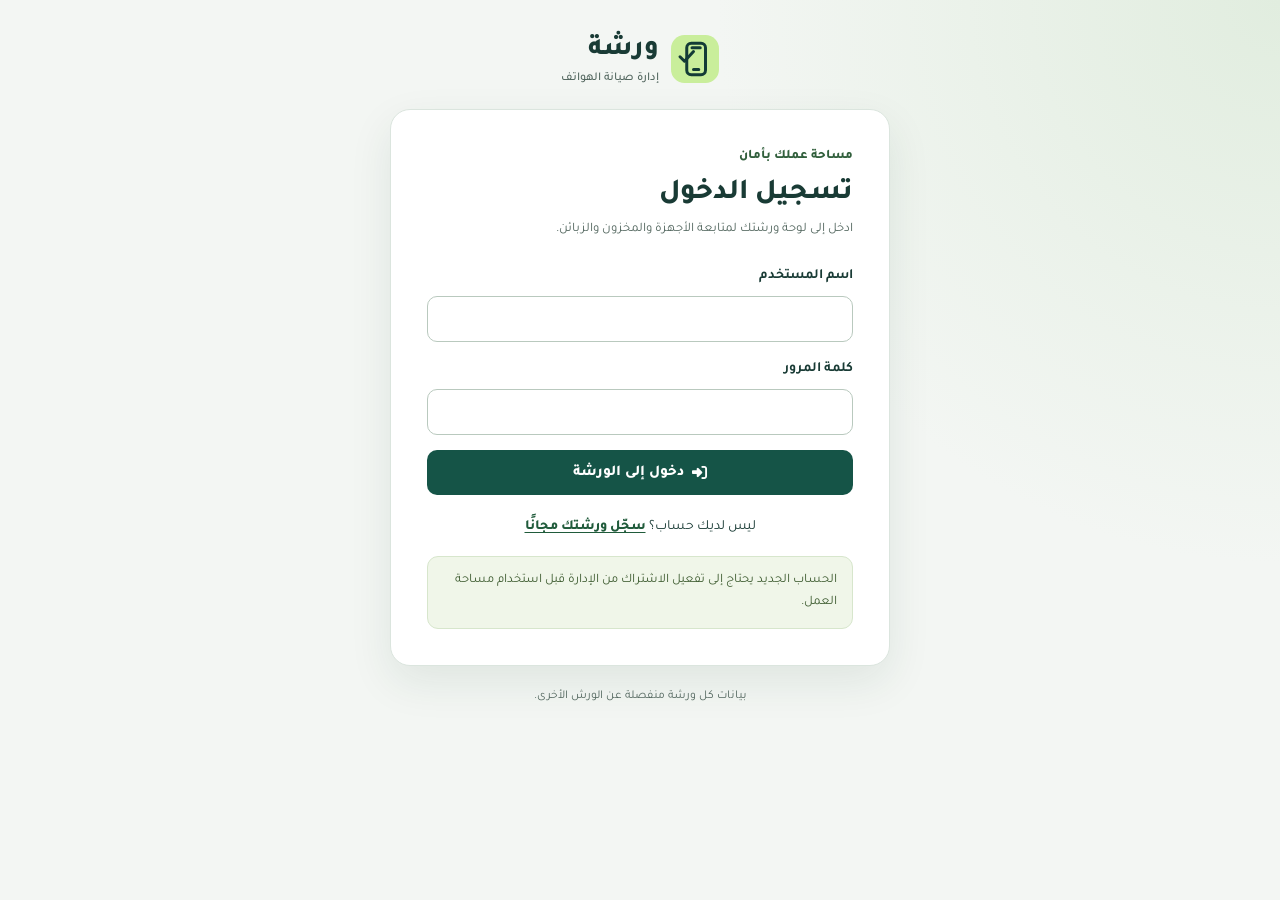
==== commit 768efbc8: "Add accessible icons to common dialog actions" ====
--- a/index.html
+++ b/index.html
@@ -1 +1 @@
-<!doctype html><html lang="ar" dir="rtl"><head><meta charset="utf-8"><meta name="viewport" content="width=device-width,initial-scale=1"><meta name="theme-color" content="#133b36"><meta name="description" content="ورشة لإدارة تصليح الهواتف والمخزون والزبائن والموردين محليًا مع نسخ احتياطية JSON"><title>ورشة | إدارة صيانة الهواتف</title><link rel="icon" href="assets/icon.svg" type="image/svg+xml"><link rel="stylesheet" href="assets/style.css"><script defer src="assets/cloud-config.js"></script><script defer src="assets/app.js"></script><link rel="preconnect" href="https://fonts.googleapis.com"><link rel="preconnect" href="https://fonts.gstatic.com" crossorigin><link href="https://fonts.googleapis.com/css2?family=Tajawal:wght@400;500;600;700;800&display=swap" rel="stylesheet"><link rel="stylesheet" href="https://cdnjs.cloudflare.com/ajax/libs/font-awesome/6.7.2/css/all.min.css"></head><body><a class="skip-link" href="#main">تجاوز إلى المحتوى</a><aside id="sidebar"><a class="brand" href="#dashboard"><img src="assets/icon.svg" width="44" height="44" alt=""><span>ورشة<small>إدارة صيانة الهواتف</small></span></a><p class="nav-label">مساحة العمل</p><nav id="nav" aria-label="التنقل الرئيسي"></nav><div class="side-bottom"><span class="online"></span> بياناتك متزامنة مع حساب ورشتك<small>تزامن آمن ونسخة احتياطية دورية لراحة بالك.</small></div></aside><div id="shade"></div><div class="workspace"><header><div class="header-title"><button id="menu" class="icon-button" type="button" aria-label="فتح القائمة" aria-controls="sidebar" aria-expanded="false"><i class="fa-solid fa-bars" aria-hidden="true"></i></button><span>مساحة العمل <b>/</b> <strong id="crumb">لوحة التحكم</strong></span></div><div class="header-tools"><span id="today"></span><span id="workshop-label" class="workshop-label"></span><button class="avatar" type="button" data-view="settings" aria-label="إعدادات المحل">و</button><button id="logout" class="secondary logout-button" type="button"><i class="fa-solid fa-arrow-right-from-bracket" aria-hidden="true"></i> خروج</button></div></header><main id="main" tabindex="-1"></main><footer>ورشة <span>•</span> كل تفاصيل محلك، في مكان واحد <span id="save-state" role="status" aria-live="polite">حفظ محلي تلقائي</span></footer></div><dialog id="dialog" aria-labelledby="dialog-title"><form id="form"><div class="dialog-head"><h2 id="dialog-title"></h2><button type="button" id="close-dialog" class="icon-button" aria-label="إغلاق">×</button></div><div id="fields" class="form-grid"></div><p id="form-error" role="alert"></p><div class="dialog-actions"><button type="submit" class="primary">حفظ البيانات</button><button type="button" id="cancel-dialog" class="secondary">إلغاء</button></div></form></dialog><div id="toast" role="status" aria-live="polite" aria-atomic="true"></div><input type="file" id="import-file" accept="application/json,.json" hidden></body></html>
+<!doctype html><html lang="ar" dir="rtl"><head><meta charset="utf-8"><meta name="viewport" content="width=device-width,initial-scale=1"><meta name="theme-color" content="#133b36"><meta name="description" content="ورشة لإدارة تصليح الهواتف والمخزون والزبائن والموردين محليًا مع نسخ احتياطية JSON"><title>ورشة | إدارة صيانة الهواتف</title><link rel="icon" href="assets/icon.svg" type="image/svg+xml"><link rel="stylesheet" href="assets/style.css"><script defer src="assets/cloud-config.js"></script><script defer src="assets/app.js"></script><link rel="preconnect" href="https://fonts.googleapis.com"><link rel="preconnect" href="https://fonts.gstatic.com" crossorigin><link href="https://fonts.googleapis.com/css2?family=Tajawal:wght@400;500;600;700;800&display=swap" rel="stylesheet"><link rel="stylesheet" href="https://cdnjs.cloudflare.com/ajax/libs/font-awesome/6.7.2/css/all.min.css"></head><body><a class="skip-link" href="#main">تجاوز إلى المحتوى</a><aside id="sidebar"><a class="brand" href="#dashboard"><img src="assets/icon.svg" width="44" height="44" alt=""><span>ورشة<small>إدارة صيانة الهواتف</small></span></a><p class="nav-label">مساحة العمل</p><nav id="nav" aria-label="التنقل الرئيسي"></nav><div class="side-bottom"><span class="online"></span> بياناتك متزامنة مع حساب ورشتك<small>تزامن آمن ونسخة احتياطية دورية لراحة بالك.</small></div></aside><div id="shade"></div><div class="workspace"><header><div class="header-title"><button id="menu" class="icon-button" type="button" aria-label="فتح القائمة" aria-controls="sidebar" aria-expanded="false"><i class="fa-solid fa-bars" aria-hidden="true"></i></button><span>مساحة العمل <b>/</b> <strong id="crumb">لوحة التحكم</strong></span></div><div class="header-tools"><span id="today"></span><span id="workshop-label" class="workshop-label"></span><button class="avatar" type="button" data-view="settings" aria-label="إعدادات المحل">و</button><button id="logout" class="secondary logout-button" type="button"><i class="fa-solid fa-arrow-right-from-bracket" aria-hidden="true"></i> خروج</button></div></header><main id="main" tabindex="-1"></main><footer>ورشة <span>•</span> كل تفاصيل محلك، في مكان واحد <span id="save-state" role="status" aria-live="polite">حفظ محلي تلقائي</span></footer></div><dialog id="dialog" aria-labelledby="dialog-title"><form id="form"><div class="dialog-head"><h2 id="dialog-title"></h2><button type="button" id="close-dialog" class="icon-button" aria-label="إغلاق"><i class="fa-solid fa-xmark" aria-hidden="true"></i></button></div><div id="fields" class="form-grid"></div><p id="form-error" role="alert"></p><div class="dialog-actions"><button type="submit" class="primary"><i class="fa-solid fa-floppy-disk" aria-hidden="true"></i> حفظ البيانات</button><button type="button" id="cancel-dialog" class="secondary"><i class="fa-solid fa-xmark" aria-hidden="true"></i> إلغاء</button></div></form></dialog><div id="toast" role="status" aria-live="polite" aria-atomic="true"></div><input type="file" id="import-file" accept="application/json,.json" hidden></body></html>
--- a/assets/style.css
+++ b/assets/style.css
@@ -501,6 +501,7 @@
 #form-error { color: var(--danger); font-size: 13px; font-weight: 700; }
 #form-error:empty { display: none; }
 #toast {
+  display: none;
   position: fixed;
   z-index: 100;
   right: 18px;
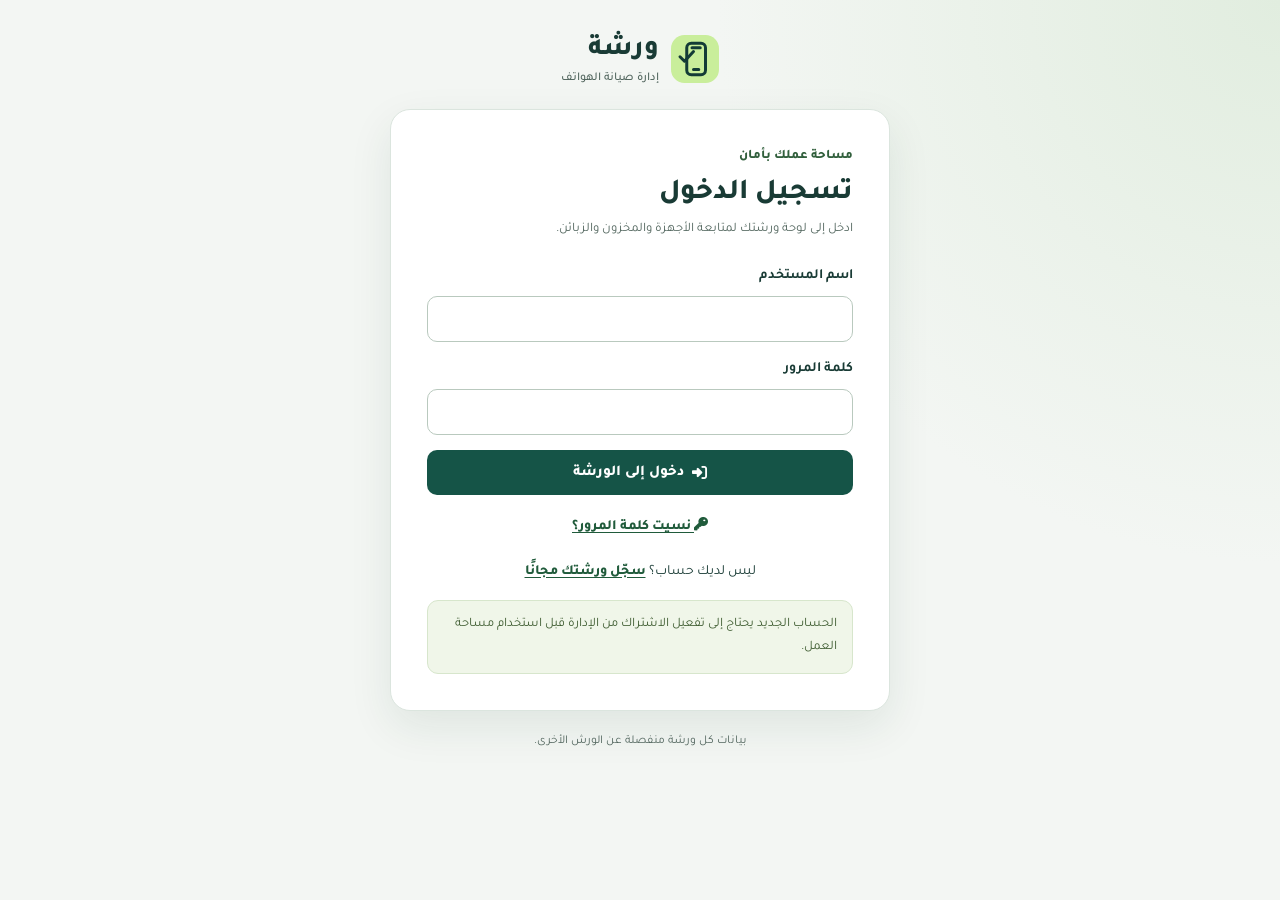
==== commit 750fd861: "Update cloud storage status and page description" ====
--- a/index.html
+++ b/index.html
@@ -1 +1 @@
-<!doctype html><html lang="ar" dir="rtl"><head><meta charset="utf-8"><meta name="viewport" content="width=device-width,initial-scale=1"><meta name="theme-color" content="#133b36"><meta name="description" content="ورشة لإدارة تصليح الهواتف والمخزون والزبائن والموردين محليًا مع نسخ احتياطية JSON"><title>ورشة | إدارة صيانة الهواتف</title><link rel="icon" href="assets/icon.svg" type="image/svg+xml"><link rel="stylesheet" href="assets/style.css"><script defer src="assets/cloud-config.js"></script><script defer src="assets/app.js"></script><link rel="preconnect" href="https://fonts.googleapis.com"><link rel="preconnect" href="https://fonts.gstatic.com" crossorigin><link href="https://fonts.googleapis.com/css2?family=Tajawal:wght@400;500;600;700;800&display=swap" rel="stylesheet"><link rel="stylesheet" href="https://cdnjs.cloudflare.com/ajax/libs/font-awesome/6.7.2/css/all.min.css"></head><body><a class="skip-link" href="#main">تجاوز إلى المحتوى</a><aside id="sidebar"><a class="brand" href="#dashboard"><img src="assets/icon.svg" width="44" height="44" alt=""><span>ورشة<small>إدارة صيانة الهواتف</small></span></a><p class="nav-label">مساحة العمل</p><nav id="nav" aria-label="التنقل الرئيسي"></nav><div class="side-bottom"><span class="online"></span> بياناتك متزامنة مع حساب ورشتك<small>تزامن آمن ونسخة احتياطية دورية لراحة بالك.</small></div></aside><div id="shade"></div><div class="workspace"><header><div class="header-title"><button id="menu" class="icon-button" type="button" aria-label="فتح القائمة" aria-controls="sidebar" aria-expanded="false"><i class="fa-solid fa-bars" aria-hidden="true"></i></button><span>مساحة العمل <b>/</b> <strong id="crumb">لوحة التحكم</strong></span></div><div class="header-tools"><span id="today"></span><span id="workshop-label" class="workshop-label"></span><button class="avatar" type="button" data-view="settings" aria-label="إعدادات المحل">و</button><button id="logout" class="secondary logout-button" type="button"><i class="fa-solid fa-arrow-right-from-bracket" aria-hidden="true"></i> خروج</button></div></header><main id="main" tabindex="-1"></main><footer>ورشة <span>•</span> كل تفاصيل محلك، في مكان واحد <span id="save-state" role="status" aria-live="polite">حفظ محلي تلقائي</span></footer></div><dialog id="dialog" aria-labelledby="dialog-title"><form id="form"><div class="dialog-head"><h2 id="dialog-title"></h2><button type="button" id="close-dialog" class="icon-button" aria-label="إغلاق"><i class="fa-solid fa-xmark" aria-hidden="true"></i></button></div><div id="fields" class="form-grid"></div><p id="form-error" role="alert"></p><div class="dialog-actions"><button type="submit" class="primary"><i class="fa-solid fa-floppy-disk" aria-hidden="true"></i> حفظ البيانات</button><button type="button" id="cancel-dialog" class="secondary"><i class="fa-solid fa-xmark" aria-hidden="true"></i> إلغاء</button></div></form></dialog><div id="toast" role="status" aria-live="polite" aria-atomic="true"></div><input type="file" id="import-file" accept="application/json,.json" hidden></body></html>
+<!doctype html><html lang="ar" dir="rtl"><head><meta charset="utf-8"><meta name="viewport" content="width=device-width,initial-scale=1"><meta name="theme-color" content="#133b36"><meta name="description" content="ورشة لإدارة تصليح الهواتف والزبائن والمخزون والموردين، مع تخزين سحابي عبر Cloudflare ونسخ احتياطي JSON"><title>ورشة | إدارة صيانة الهواتف</title><link rel="icon" href="assets/icon.svg" type="image/svg+xml"><link rel="preconnect" href="https://fonts.googleapis.com"><link rel="preconnect" href="https://fonts.gstatic.com" crossorigin><link href="https://fonts.googleapis.com/css2?family=Tajawal:wght@400;500;600;700;800&display=swap" rel="stylesheet"><link rel="stylesheet" href="https://cdnjs.cloudflare.com/ajax/libs/font-awesome/6.7.2/css/all.min.css"><link rel="stylesheet" href="assets/style.css"><script defer src="assets/cloud-config.js"></script><script defer src="assets/app.js"></script></head><body><a class="skip-link" href="#main">تجاوز إلى المحتوى</a><aside id="sidebar"><a class="brand" href="#dashboard"><img src="assets/icon.svg" width="44" height="44" alt=""><span>ورشة<small>إدارة صيانة الهواتف</small></span></a><p class="nav-label">مساحة العمل</p><nav id="nav" aria-label="التنقل الرئيسي"></nav><div class="side-bottom"><span class="online"></span> بياناتك متزامنة مع حساب ورشتك<small>تزامن آمن ونسخة احتياطية دورية لراحة بالك.</small></div></aside><div id="shade"></div><div class="workspace"><header><div class="header-title"><button id="menu" class="icon-button" type="button" aria-label="فتح القائمة" aria-controls="sidebar" aria-expanded="false"><i class="fa-solid fa-bars" aria-hidden="true"></i></button><span>مساحة العمل <b>/</b> <strong id="crumb">لوحة التحكم</strong></span></div><div class="header-tools"><span id="today"></span><span id="workshop-label" class="workshop-label"></span><button class="avatar" type="button" data-view="settings" aria-label="إعدادات المحل">و</button><button id="logout" class="secondary logout-button" type="button"><i class="fa-solid fa-arrow-right-from-bracket" aria-hidden="true"></i> خروج</button></div></header><main id="main" tabindex="-1"></main><footer>ورشة <span>•</span> كل تفاصيل محلك، في مكان واحد <span id="save-state" role="status" aria-live="polite">جارٍ التحقق من الاتصال</span></footer></div><dialog id="dialog" aria-labelledby="dialog-title"><form id="form"><div class="dialog-head"><h2 id="dialog-title"></h2><button type="button" id="close-dialog" class="icon-button" aria-label="إغلاق"><i class="fa-solid fa-xmark" aria-hidden="true"></i></button></div><div id="fields" class="form-grid"></div><p id="form-error" role="alert"></p><div class="dialog-actions"><button type="submit" class="primary"><i class="fa-solid fa-floppy-disk" aria-hidden="true"></i> حفظ البيانات</button><button type="button" id="cancel-dialog" class="secondary"><i class="fa-solid fa-xmark" aria-hidden="true"></i> إلغاء</button></div></form></dialog><div id="toast" role="status" aria-live="polite" aria-atomic="true"></div><input type="file" id="import-file" accept="application/json,.json" hidden></body></html>
--- a/assets/style.css
+++ b/assets/style.css
@@ -315,6 +315,14 @@
   color: #fff;
   box-shadow: var(--shadow-md);
 }
+.page-hero { min-height: 176px; align-items: center; }
+.page-hero .page-hero-copy { min-width: 0; max-width: 760px; }
+.page-hero h1 { margin: 7px 0; color: #fff; font-size: clamp(23px, 2.4vw, 31px); line-height: 1.25; }
+.page-hero p { max-width: 620px; margin: 8px 0 0; color: #e0eee7; font-size: 15px; }
+.page-hero .actions { margin-top: 16px; }
+.page-hero .hero-art { flex-shrink: 0; }
+.page-hero .primary { background: var(--lime); color: #173d30; box-shadow: none; }
+.page-hero .primary:hover { background: #e5f7c9; }
 .hero::before {
   position: absolute;
   top: -100px;
@@ -565,6 +573,10 @@
   main { padding: 22px 18px 32px; }
   .grid, .settings-grid { grid-template-columns: minmax(0, 1fr); }
   .hero { padding: 24px; }
+  .page-hero { min-height: 0; gap: 14px; }
+  .page-hero h1 { font-size: 24px; }
+  .page-hero p { font-size: 14px; }
+  .page-hero .hero-art { width: 94px; height: 94px; flex-basis: 94px; }
   .hero-art { width: 94px; height: 94px; flex-basis: 94px; }
   .hero-art .ico { width: 54px; height: 54px; flex-basis: 54px; font-size: 42px; }
   .stats { grid-template-columns: repeat(2, minmax(0, 1fr)); }
@@ -587,6 +599,9 @@
   .page-head .actions > * { flex: 1 1 auto; }
   .hero { margin-bottom: 18px; padding: 21px; border-radius: 16px; }
   .hero-art { display: none; }
+  .page-hero .hero-art { display: none; }
+  .page-hero { padding: 20px; }
+  .page-hero .actions > * { width: 100%; justify-content: center; }
   .hero p { font-size: 13px; }
   .stats { gap: 10px; margin-bottom: 18px; }
   .stat { padding: 13px; border-radius: 12px; }
